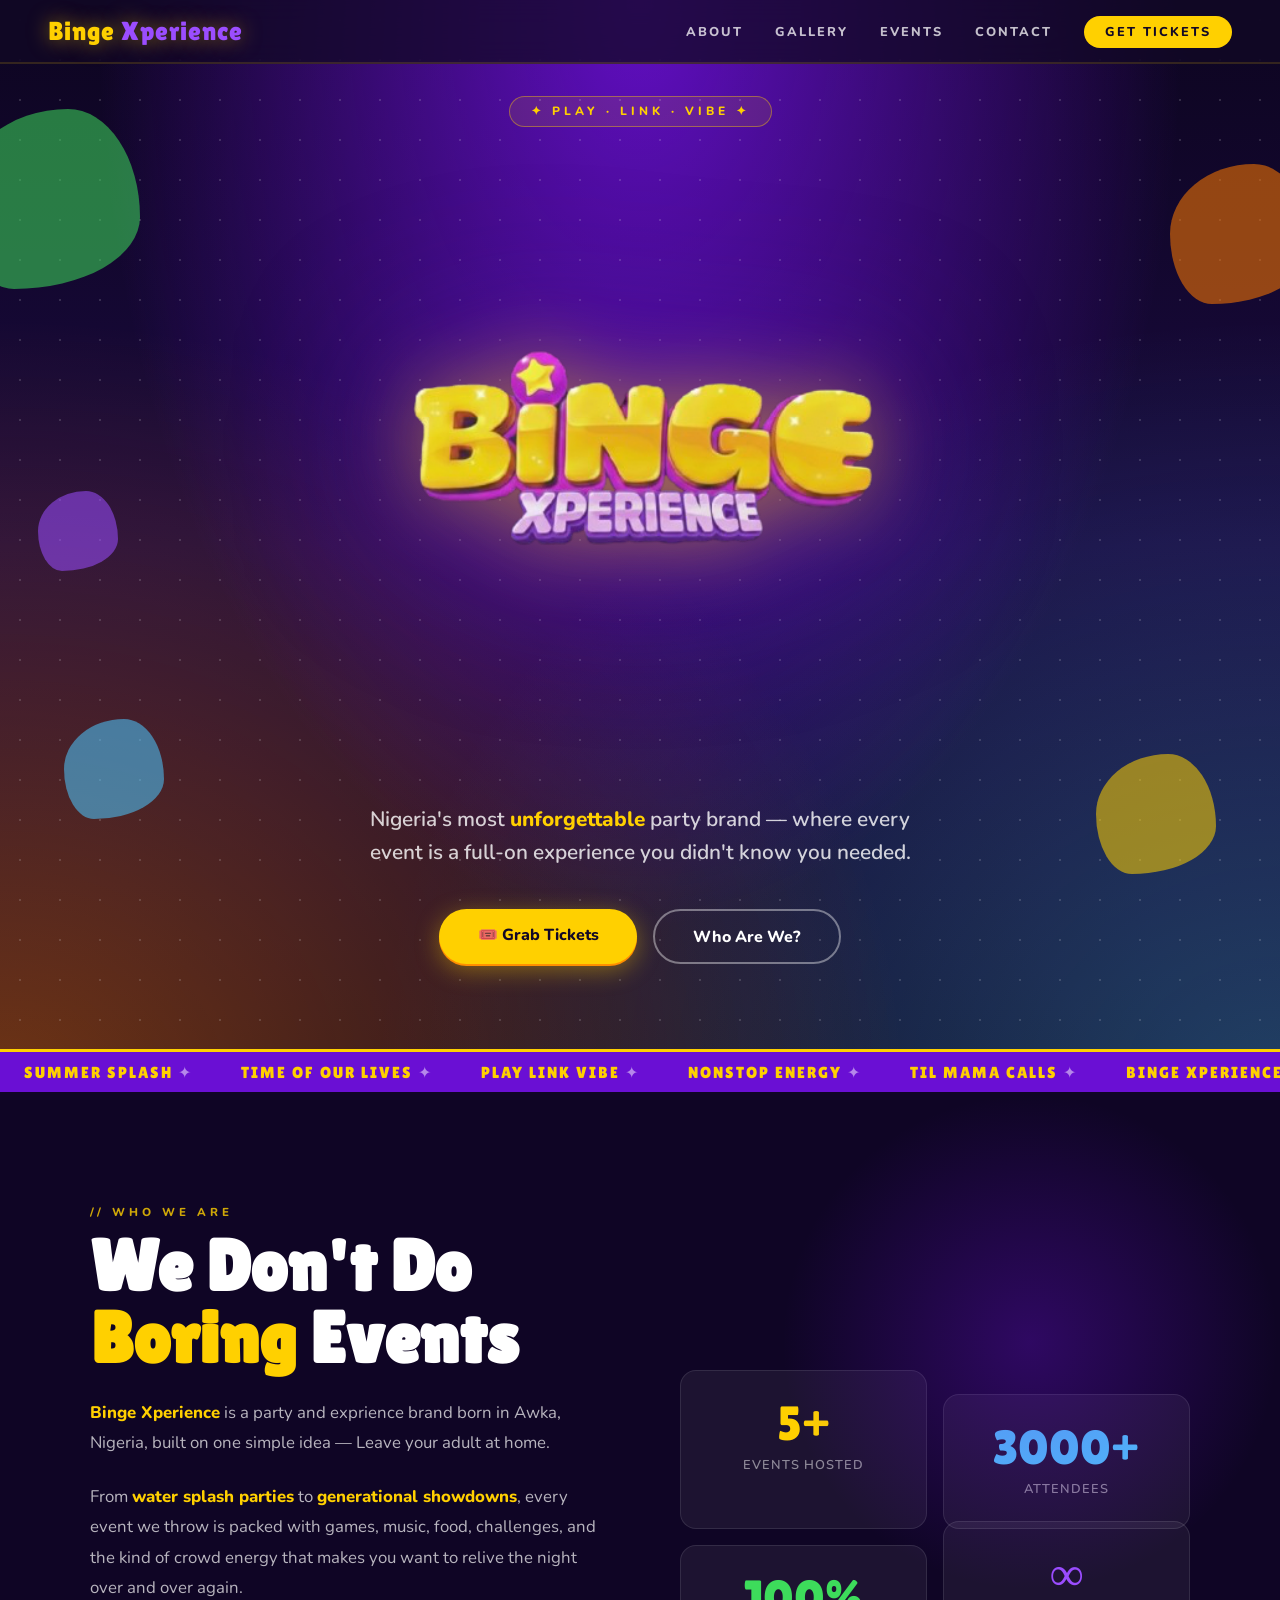
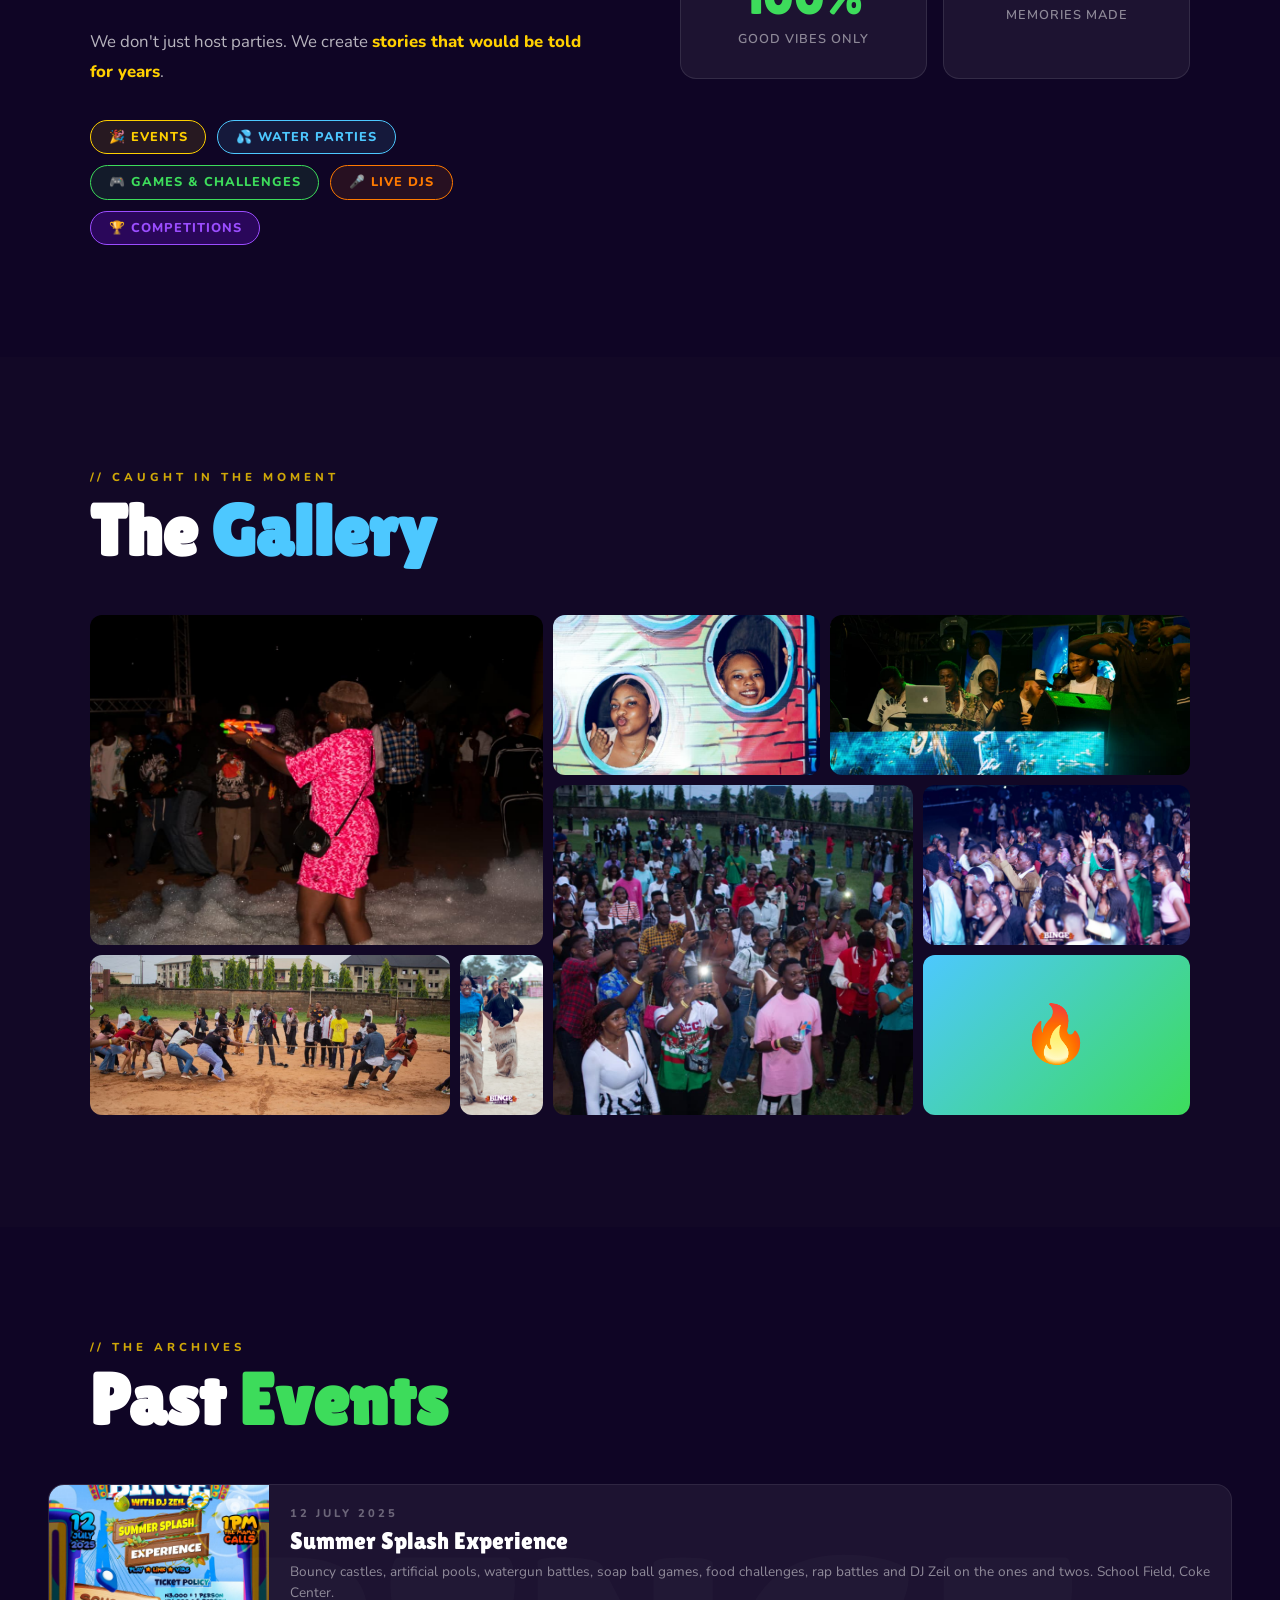
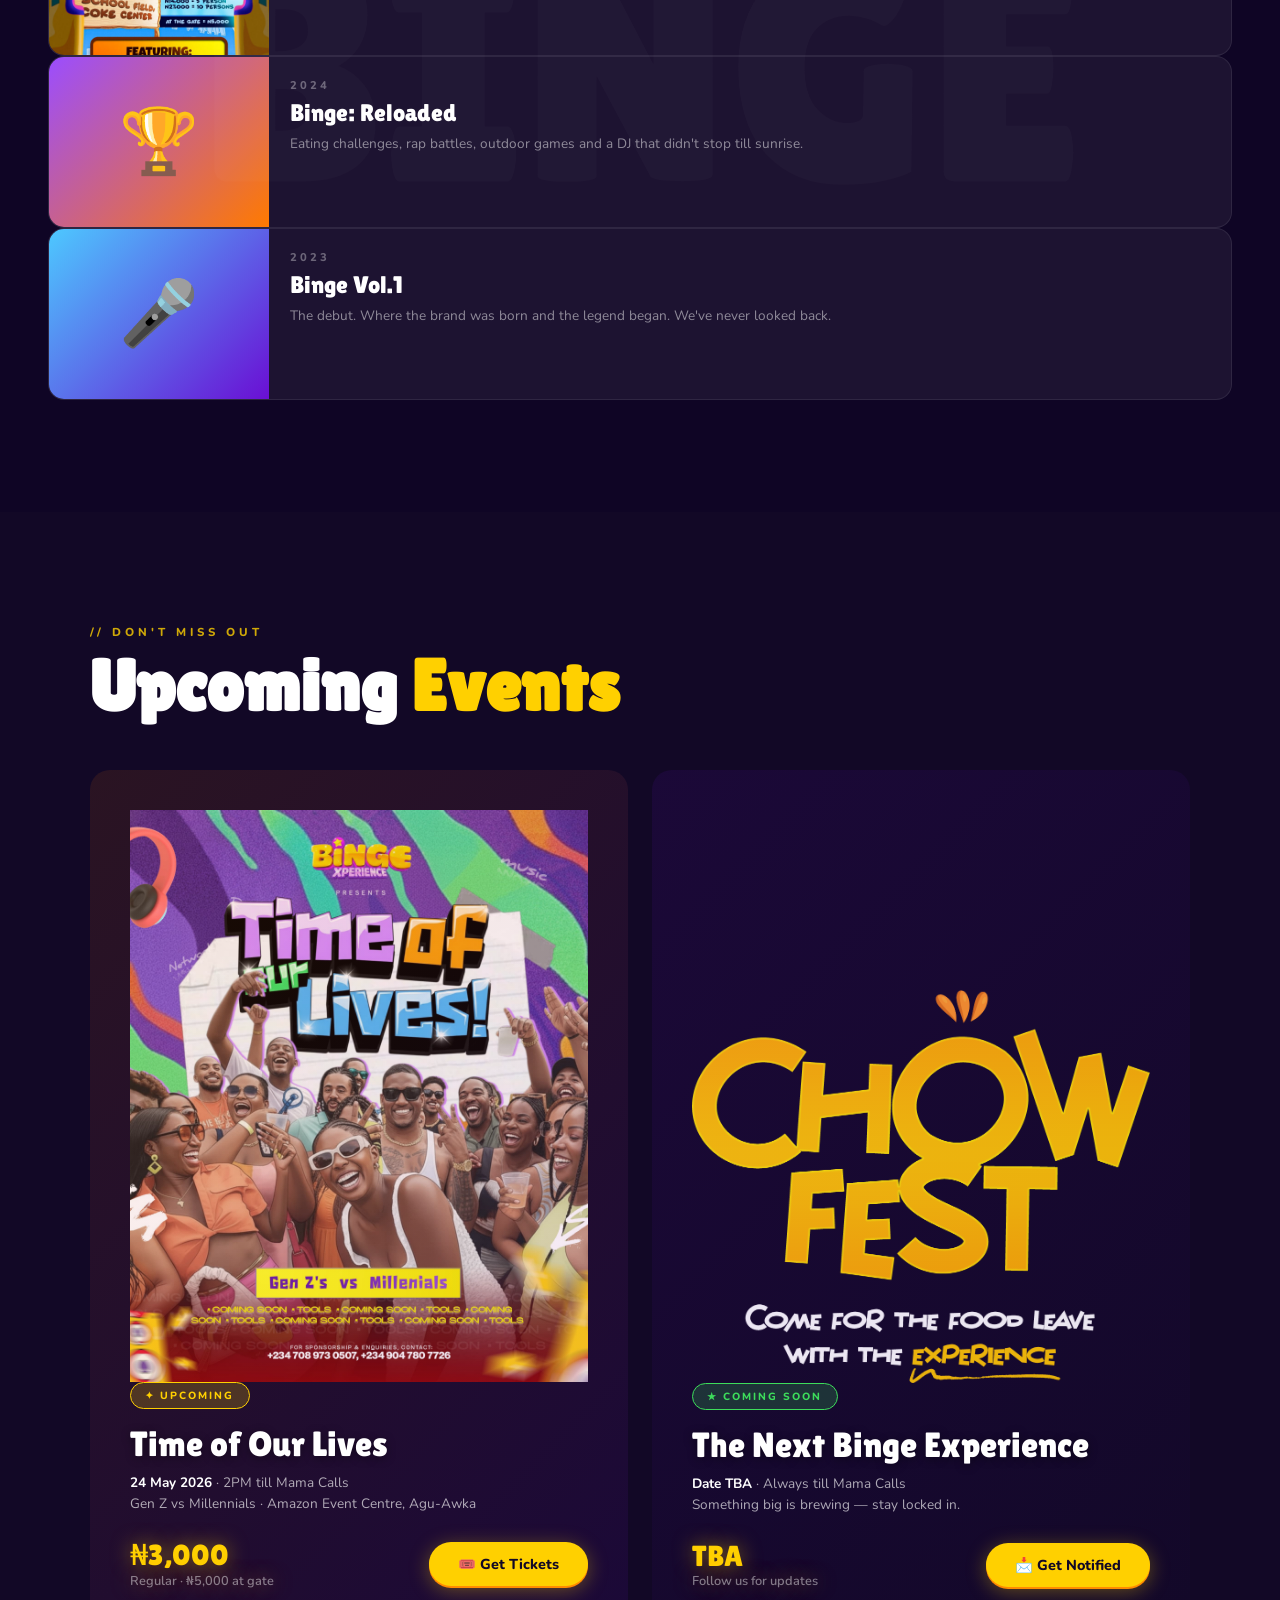
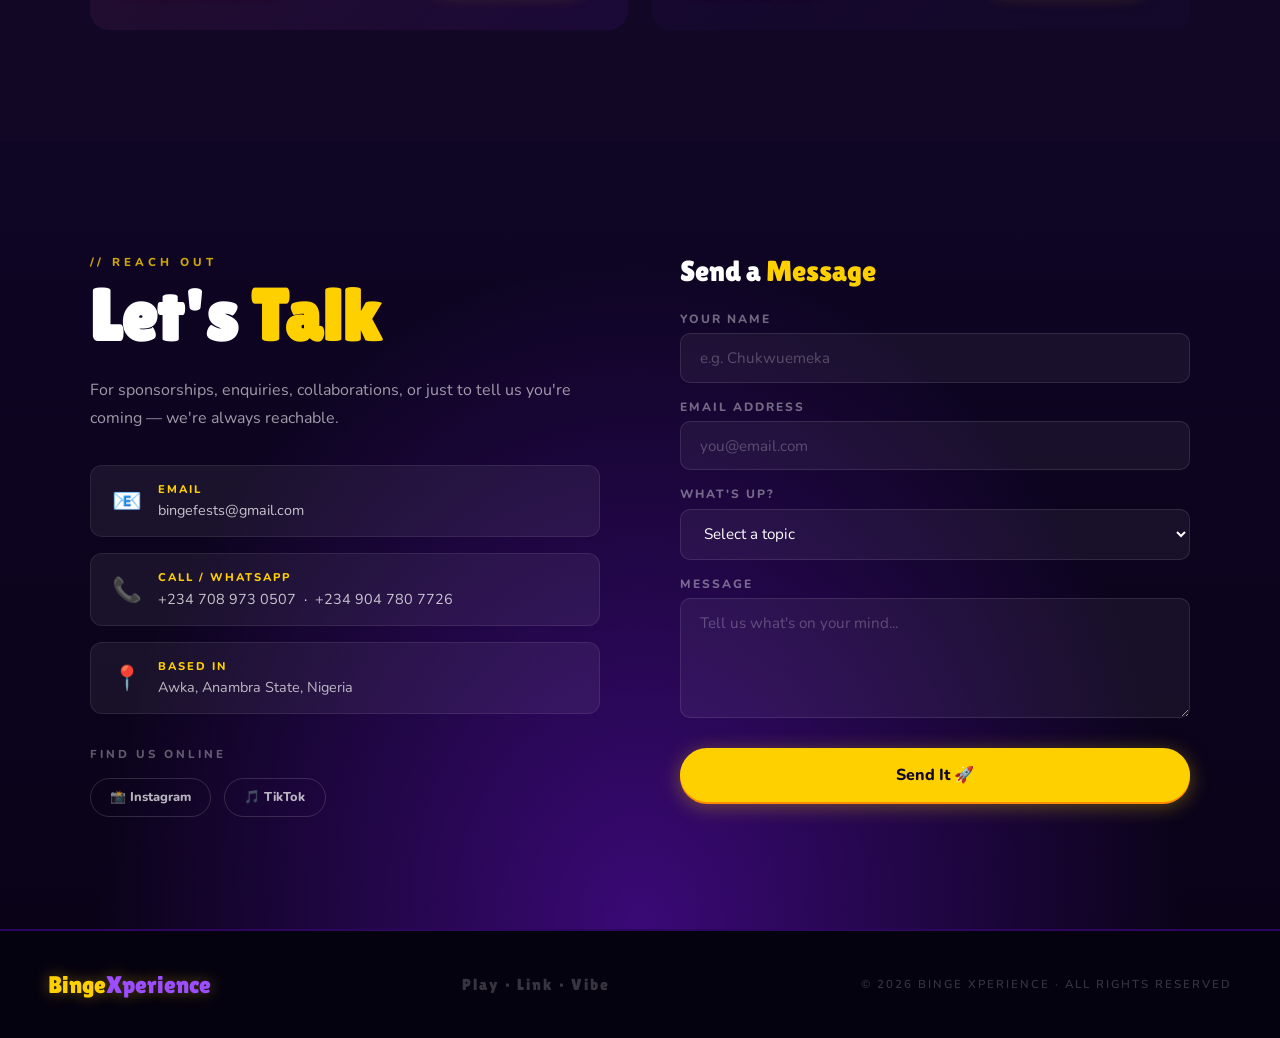
==== index.html @ d3be73fc "add link preview meta tags" ====
<!DOCTYPE html>
<html lang="en">

<head>
  <meta charset="UTF-8" />
  <meta name="viewport" content="width=device-width, initial-scale=1.0" />
  <title>Binge Xperience</title>
  <link
    href="https://fonts.googleapis.com/css2?family=Lilita+One&family=Nunito:ital,wght@0,400;0,600;0,800;1,400&family=Black+Han+Sans&display=swap"
    rel="stylesheet" />
  <link rel="stylesheet" href="binge.css" />
  <meta property="og:title" content="Binge Xperience" />
  <meta property="og:description" content="Nigeria's most unforgettable party brand — Play. Link. Vibe." />
  <meta property="og:image" content="https://binge-xperience.vercel.app/assets/logo.jpeg" />
  <meta property="og:url" content="https://binge-xperience.vercel.app" />
  <meta property="og:type" content="website" />
  <meta name="twitter:card" content="summary_large_image" />
  <meta name="twitter:title" content="Binge Xperience" />
  <meta name="twitter:description" content="Nigeria's most unforgettable party brand — Play. Link. Vibe." />
  <meta name="twitter:image" content="https://binge-xperience.vercel.app/assets/logo.jpeg" />

</head>

<body>

  <!-- ── NAV ── -->
  <nav>
    <a href="#hero" class="nav-brand">Binge <span> Xperience</span></a>
    <ul class="nav-links">
      <li><a href="#about">About</a></li>
      <li><a href="#gallery">Gallery</a></li>
      <li><a href="#upcoming">Events</a></li>
      <li><a href="#contact">Contact</a></li>
      <li><a href="https://spotix.com.ng/discover/time-of-our-lives" target="_blank" class="nav-ticket">Get Tickets</a>
      </li>
    </ul>
  </nav>

  <!-- ── HERO ── -->
  <section id="hero">
    <div class="hero-bg"></div>
    <div class="dots-bg"></div>
    <div class="wiggle w1"></div>
    <div class="wiggle w2"></div>
    <div class="wiggle w3"></div>
    <div class="wiggle w4"></div>
    <div class="wiggle w5"></div>

    <div class="hero-content">
      <div class="hero-eyebrow">✦ Play · Link · Vibe ✦</div>
      <div class="hero-logo-wrap">
        <img src="images/f2d9c716-d21c-4c95-a344-e13e6a069d56-removebg-preview.png" alt="Binge Xperience"
          class="hero-logo-img">
      </div>
      <p class="hero-tagline">Nigeria's most <em>unforgettable</em> party brand — where every event is a full-on
        experience you didn't know you needed.</p>
      <div class="hero-cta-row">
        <a href="#upcoming" class="btn-yellow">🎟️ Grab Tickets</a>
        <a href="#about" class="btn-outline">Who Are We?</a>
      </div>
    </div>

    <div class="ticker-bar">
      <div class="ticker-inner">
        <span>SUMMER SPLASH</span><span>TIME OF OUR LIVES</span><span>PLAY LINK VIBE</span><span>NONSTOP
          ENERGY</span><span>TIL MAMA CALLS</span><span>BINGE XPERIENCE</span>
        <span>SUMMER SPLASH</span><span>TIME OF OUR LIVES</span><span>PLAY LINK VIBE</span><span>NONSTOP
          ENERGY</span><span>TIL MAMA CALLS</span><span>BINGE XPERIENCE</span>
      </div>
    </div>
  </section>

  <!-- ── ABOUT ── -->
  <section id="about">
    <div class="section-wrap">
      <div class="about-grid">
        <div class="about-text reveal">
          <div class="s-label">// Who We Are</div>
          <h2 class="s-title">We Don't Do <span class="accent">Boring</span> Events</h2>
          <p class="about-body">
            <strong>Binge Xperience</strong> is a party and exprience brand born in Awka, Nigeria, built on one simple
            idea — Leave your adult at home.
          </p>
          <p class="about-body">
            From <strong>water splash parties</strong> to <strong>generational showdowns</strong>, every event we throw
            is packed with games, music, food, challenges, and the kind of crowd energy that makes you want to relive
            the night over and over again.
          </p>
          <p class="about-body">
            We don't just host parties. We create <strong>stories that would be told for years</strong>.
          </p>
          <div class="about-pills">
            <span class="pill pill-yellow">🎉 Events</span>
            <span class="pill pill-sky">💦 Water Parties</span>
            <span class="pill pill-green">🎮 Games & Challenges</span>
            <span class="pill pill-orange">🎤 Live DJs</span>
            <span class="pill pill-purple">🏆 Competitions</span>
          </div>
        </div>

        <div class="about-visual reveal delay-2">
          <div class="stat-card">
            <span class="stat-num n-yellow">5+</span>
            <span class="stat-label">Events Hosted</span>
          </div>
          <div class="stat-card">
            <span class="stat-num n-sky">3000+</span>
            <span class="stat-label">Attendees</span>
          </div>
          <div class="stat-card">
            <span class="stat-num n-green">100%</span>
            <span class="stat-label">Good Vibes Only</span>
          </div>
          <div class="stat-card">
            <span class="stat-num n-purple">∞</span>
            <span class="stat-label">Memories Made</span>
          </div>
        </div>
      </div>
    </div>
  </section>

  <!-- ── GALLERY ── -->
  <section id="gallery">
    <div class="section-wrap">
      <div class="reveal">
        <div class="s-label">// Caught in the Moment</div>
        <h2 class="s-title">The <span class="accent2">Gallery</span></h2>
      </div>
      <div class="gallery-mosaic reveal delay-2">
        <div class="gp">
          <div class="gp-inner"><img src="images/pic1.jpeg" alt="Summer Splash 2025"></div>
          <div class="gp-overlay">
            <div class="gp-label">Summer Splash 2025</div>
          </div>
        </div>
        <div class="gp">
          <div class="gp-inner"><img src="images/face.jpg" alt="Binge faces"></div>
          <div class="gp-overlay">
            <div class="gp-label">Binges Faces</div>
          </div>
        </div>
        <div class="gp">
          <div class="gp-inner"><img src="images/pic2.jpeg" alt="DJ Sets"></div>
          <div class="gp-overlay">
            <div class="gp-label">DJ Sets</div>
          </div>
        </div>
        <div class="gp">
          <div class="gp-inner"><img src="images/PHOTO-2026-03-29-15-12-12.jpg" alt="Time of Our Lives"></div>
          <div class="gp-overlay">
            <div class="gp-label">Time of Our Lives</div>
          </div>
        </div>
        <div class="gp">
          <div class="gp-inner"><img src="images/crowd.jpeg" alt=""></div>
          <div class="gp-overlay">
            <div class="gp-label">The Crowd</div>
          </div>
        </div>
        <div class="gp">
          <div class="gp-inner"><img src="images/PHOTO-2026-03-29-13-49-16.jpg" alt="Gen Z vs Millennials"></div>
          <div class="gp-overlay">
            <div class="gp-label">Gen Z vs Millennials</div>
          </div>
        </div>
        <div class="gp">
          <div class="gp-inner"><img src="images/PHOTO-2026-03-29-16-07-18.jpg" alt="Sack Race"></div>
          <div class="gp-overlay">
            <div class="gp-label">Sack Race</div>
          </div>
        </div>
        <div class="gp">
          <div class="gp-inner bg-h">🔥</div>
          <div class="gp-overlay">
            <div class="gp-label">Bouncy Castles</div>
          </div>
        </div>
      </div>
    </div>
  </section>

  <!-- ── PAST EVENTS ── -->
  <section id="past-events">
    <div class="section-wrap">
      <div class="reveal">
        <div class="s-label">// The Archives</div>
        <h2 class="s-title">Past <span class="accent3">Events</span></h2>
      </div>
    </div>
    <div class="past-scroll-outer">
      <div class="past-scroll">
        <div class="past-card">
          <div class="past-card-img bg-a"><img src="images/p1.jpeg" alt=""></div>
          <div class="past-card-body">
            <div class="past-card-date">12 July 2025</div>
            <div class="past-card-title">Summer Splash Experience</div>
            <div class="past-card-desc">Bouncy castles, artificial pools, watergun battles, soap ball games, food
              challenges, rap battles and DJ Zeil on the ones and twos. School Field, Coke Center.</div>
          </div>
        </div>
      </div>
      <div class="past-card">
        <div class="past-card-img bg-f">🏆</div>
        <div class="past-card-body">
          <div class="past-card-date">2024</div>
          <div class="past-card-title">Binge: Reloaded</div>
          <div class="past-card-desc">Eating challenges, rap battles, outdoor games and a DJ that didn't stop till
            sunrise.</div>
        </div>
      </div>
      <div class="past-card">
        <div class="past-card-img bg-c">🎤</div>
        <div class="past-card-body">
          <div class="past-card-date">2023</div>
          <div class="past-card-title">Binge Vol.1</div>
          <div class="past-card-desc">The debut. Where the brand was born and the legend began. We've never looked
            back.</div>
        </div>
      </div>
    </div>
    </div>
  </section>

  <!-- ── UPCOMING EVENTS ── -->
  <section id="upcoming">
    <div class="section-wrap">
      <div class="reveal">
        <div class="s-label">// Don't Miss Out</div>
        <h2 class="s-title">Upcoming <span class="accent">Events</span></h2>
      </div>
      <div class="upcoming-grid">

        <!-- Time of Our Lives -->
        <div class="event-feature ef-2 reveal delay-1">
          <div class="ef-bg"></div>
          <img src="images/t1.jpeg" alt="Time of Our Lives event">
          <div class="ef-decor"></div>
          <div class="ef-content">
            <div class="ef-tag tag-upcoming">✦ Upcoming</div>
            <div class="ef-title">Time of Our Lives</div>
            <div class="ef-meta">
              <strong>24 May 2026</strong> · 2PM till Mama Calls<br />
              Gen Z vs Millennials · Amazon Event Centre, Agu-Awka
            </div>
            <div class="ef-footer">
              <div class="ef-price">
                ₦3,000
                <span>Regular · ₦5,000 at gate</span>
              </div>
              <a href="https://spotix.com.ng/discover/time-of-our-lives" target="_blank" class="btn-ticket">🎟️ Get
                Tickets</a>
            </div>
          </div>
        </div>

        <!-- Coming Soon -->
        <div class="event-feature ef-1 reveal delay-2">
          <div class="ef-bg"></div>
          <img src="images/chowfest white text on black.png" alt="Chow Fest event">
          <div class="ef-decor"></div>
          <div class="ef-content">
            <div class="ef-tag tag-live">★ Coming Soon</div>
            <div class="ef-title">The Next Binge Experience</div>
            <div class="ef-meta">
              <strong>Date TBA</strong> · Always till Mama Calls<br />
              Something big is brewing — stay locked in.
            </div>
            <div class="ef-footer">
              <div class="ef-price">
                TBA
                <span>Follow us for updates</span>
              </div>
              <a href="mailto:bingefests@gmail.com" class="btn-ticket">📩 Get Notified</a>
            </div>
          </div>
        </div>

      </div>
    </div>
  </section>

  <!-- ── CONTACT ── -->
  <section id="contact">
    <div class="section-wrap">
      <div class="contact-grid">

        <div class="contact-info reveal">
          <div class="s-label">// Reach Out</div>
          <h2 class="s-title">Let's <span class="accent">Talk</span></h2>
          <p class="contact-body">For sponsorships, enquiries, collaborations, or just to tell us you're coming — we're
            always reachable.</p>

          <div class="contact-details">
            <div class="contact-row">
              <div class="contact-icon">📧</div>
              <div class="contact-text">
                <strong>Email</strong>
                <a href="mailto:bingefests@gmail.com">bingefests@gmail.com</a>
              </div>
            </div>
            <div class="contact-row">
              <div class="contact-icon">📞</div>
              <div class="contact-text">
                <strong>Call / WhatsApp</strong>
                <a href="tel:+2347089730507">+234 708 973 0507</a> &nbsp;·&nbsp;
                <a href="tel:+2349047807726">+234 904 780 7726</a>
              </div>
            </div>
            <div class="contact-row">
              <div class="contact-icon">📍</div>
              <div class="contact-text">
                <strong>Based In</strong>
                <span style="color:rgba(255,255,255,0.7)">Awka, Anambra State, Nigeria</span>
              </div>
            </div>
          </div>

          <div class="contact-socials">
            <div class="social-title">Find us online</div>
            <div class="social-row">
              <a href="https://www.instagram.com/binge_xperience?igsh=MXR6aDhiMzhmYjB6dA==" class="social-btn">📸
                Instagram</a>
              <a href="https://www.tiktok.com/@binge_xperience1?_r=1&_t=ZS-957glg1Viqm" class="social-btn">🎵 TikTok</a>
            </div>
          </div>
        </div>

        <div class="contact-form-wrap reveal delay-2">
          <div class="form-title">Send a <span>Message</span></div>
          <form id="contact-form">
            <div class="form-group">
              <label class="form-label">Your Name</label>
              <input class="form-input" type="text" id="name" placeholder="e.g. Chukwuemeka" required />
            </div>
            <div class="form-group">
              <label class="form-label">Email Address</label>
              <input class="form-input" type="email" id="email" placeholder="you@email.com" required />
            </div>
            <div class="form-group">
              <label class="form-label">What's up?</label>
              <select class="form-input" id="topic" required>
                <option value="" disabled selected>Select a topic</option>
                <option value="Sponsorship">Sponsorship</option>
                <option value="General Enquiry">General Enquiry</option>
                <option value="Tickets">Tickets</option>
                <option value="Collaboration">Collaboration</option>
              </select>
            </div>
            <div class="form-group">
              <label class="form-label">Message</label>
              <textarea class="form-textarea" id="message" placeholder="Tell us what's on your mind..."
                required></textarea>
            </div>
            <button type="submit" class="form-submit">Send It 🚀</button>
          </form>
        </div>

      </div>
    </div>
  </section>

  <!-- ── FOOTER ── -->
  <footer>
    <div class="footer-brand">Binge<span>Xperience</span></div>
    <div class="footer-tagline">Play · Link · Vibe</div>
    <div class="footer-copy">© 2026 Binge Xperience · All rights reserved</div>
  </footer>

  <script src="binge.js"></script>
</body>

</html>
---- binge.css ----
/* ============================================================
   BINGE XPERIENCE — binge.css
   ============================================================ */

html, body {
  overflow-x: hidden;
  max-width: 100%;
}


:root {
  --purple: #6a0fd4;
  --purple-light: #9b4dff;
  --yellow: #ffd000;
  --orange: #ff7a00;
  --sky: #4dc8ff;
  --green: #3ddc5b;
  --white: #ffffff;
  --dark: #120826;
  --card-bg: rgba(255, 255, 255, 0.06);
}

*,
*::before,
*::after {
  box-sizing: border-box;
  margin: 0;
  padding: 0;
}

html {
  scroll-behavior: smooth;
}

body {
  background: var(--dark);
  font-family: 'Nunito', sans-serif;
  color: var(--white);
  overflow-x: hidden;
}

/* ── NAV ── */
nav {
  position: fixed;
  top: 0;
  left: 0;
  right: 0;
  z-index: 200;
  display: flex;
  align-items: center;
  justify-content: space-between;
  padding: 1rem 3rem;
  background: rgba(18, 8, 38, 0.75);
  backdrop-filter: blur(14px);
  border-bottom: 2px solid rgba(255, 208, 0, 0.15);
}

.nav-brand {
  font-family: 'Lilita One', cursive;
  font-size: 1.6rem;
  color: var(--yellow);
  text-decoration: none;
  letter-spacing: 1px;
  text-shadow: 0 0 20px rgba(255, 208, 0, 0.5);
}

.nav-brand span {
  color: var(--purple-light);
}

.nav-links {
  display: flex;
  gap: 2rem;
  list-style: none;
}

.nav-links a {
  color: rgba(255, 255, 255, 0.75);
  text-decoration: none;
  font-weight: 800;
  font-size: 0.8rem;
  letter-spacing: 2px;
  text-transform: uppercase;
  transition: color 0.2s;
}

.nav-links a:hover {
  color: var(--yellow);
}

.nav-ticket {
  background: var(--yellow);
  color: var(--dark) !important;
  padding: 0.45rem 1.3rem;
  border-radius: 30px;
  font-weight: 800 !important;
}

.nav-ticket:hover {
  background: var(--orange);
  color: #fff !important;
}

/* ── HERO ── */
#hero {
  min-height: 100vh;
  display: flex;
  flex-direction: column;
  align-items: center;
  justify-content: center;
  position: relative;
  overflow: hidden;
  padding: 6rem 2rem 8rem;
  text-align: center;
}

.hero-bg {
  position: absolute;
  inset: 0;
  z-index: 0;
  background:
    radial-gradient(ellipse at 50% 0%, rgba(106, 15, 212, 0.9) 0%, transparent 60%),
    radial-gradient(ellipse at 0% 100%, rgba(255, 122, 0, 0.4) 0%, transparent 50%),
    radial-gradient(ellipse at 100% 100%, rgba(77, 200, 255, 0.3) 0%, transparent 50%),
    linear-gradient(180deg, #0d0520 0%, #1a0a40 50%, #0d0520 100%);
}

.wiggle {
  position: absolute;
  z-index: 1;
  border-radius: 60% 40% 70% 30% / 50% 60% 40% 50%;
  filter: blur(0px);
  opacity: 0.55;
  animation: wiggleAnim 7s ease-in-out infinite alternate;
}

.w1 {
  width: 180px;
  height: 180px;
  background: var(--green);
  top: 10%;
  left: -40px;
  animation-delay: 0s;
}

.w2 {
  width: 140px;
  height: 140px;
  background: var(--orange);
  top: 15%;
  right: -30px;
  animation-delay: -2s;
}

.w3 {
  width: 100px;
  height: 100px;
  background: var(--sky);
  bottom: 25%;
  left: 5%;
  animation-delay: -4s;
}

.w4 {
  width: 120px;
  height: 120px;
  background: var(--yellow);
  bottom: 20%;
  right: 5%;
  animation-delay: -1s;
}

.w5 {
  width: 80px;
  height: 80px;
  background: var(--purple-light);
  top: 45%;
  left: 3%;
  animation-delay: -3s;
}

@keyframes wiggleAnim {
  0% {
    transform: rotate(0deg) scale(1);
    border-radius: 60% 40% 70% 30% / 50% 60% 40% 50%;
  }

  100% {
    transform: rotate(15deg) scale(1.1);
    border-radius: 40% 60% 30% 70% / 60% 40% 50% 50%;
  }
}

.dots-bg {
  position: absolute;
  inset: 0;
  z-index: 1;
  background-image: radial-gradient(circle, rgba(255, 255, 255, 0.15) 1px, transparent 1px);
  background-size: 40px 40px;
}

.hero-content {
  position: relative;
  z-index: 10;
}

.hero-eyebrow {
  display: inline-block;
  font-family: 'Nunito', sans-serif;
  font-weight: 800;
  font-size: 0.75rem;
  letter-spacing: 4px;
  text-transform: uppercase;
  color: var(--yellow);
  background: rgba(255, 208, 0, 0.1);
  border: 1.5px solid rgba(255, 208, 0, 0.4);
  border-radius: 30px;
  padding: 0.4rem 1.3rem;
  margin-bottom: 2rem;
  animation: popIn 0.6s cubic-bezier(0.34, 1.56, 0.64, 1) both;
}

.hero-logo-wrap {
  position: relative;
  display: flex;
  justify-content: center;
  align-items: center;
  margin-bottom: 1.5rem;
}

.hero-logo-img {
  width: clamp(280px, 55vw, 620px);
  height: auto;
  display: block;
  margin: 0 auto;
  border-radius: 16px;
  filter: drop-shadow(0 0 40px rgba(255, 208, 0, 0.45)) drop-shadow(0 0 80px rgba(106, 15, 212, 0.5));
  animation: popIn 0.7s 0.1s cubic-bezier(0.34, 1.56, 0.64, 1) both;
}

/* Legacy text logo styles (kept for fallback) */
.hero-logo {
  font-family: 'Lilita One', cursive;
  font-size: clamp(6rem, 20vw, 16rem);
  line-height: 0.85;
  letter-spacing: -4px;
  color: var(--white);
  text-shadow:
    6px 6px 0 var(--purple),
    -3px -3px 0 rgba(106, 15, 212, 0.6),
    0 0 60px rgba(255, 208, 0, 0.3),
    0 0 120px rgba(106, 15, 212, 0.5);
  display: block;
}

.hero-logo-sub {
  font-family: 'Lilita One', cursive;
  font-size: clamp(1.8rem, 5vw, 4rem);
  letter-spacing: 8px;
  color: var(--yellow);
  text-transform: uppercase;
  display: block;
  text-shadow: 0 0 30px rgba(255, 208, 0, 0.6), 3px 3px 0 var(--orange);
  margin-top: -0.5rem;
}

.star {
  position: absolute;
  font-size: 2rem;
  animation: starFloat 3s ease-in-out infinite alternate;
}

.star-1 {
  top: -10px;
  left: -40px;
  animation-delay: 0s;
}

.star-2 {
  top: 10px;
  right: -50px;
  animation-delay: -1s;
  font-size: 1.5rem;
}

.star-3 {
  bottom: 10px;
  left: -20px;
  animation-delay: -2s;
  font-size: 1.2rem;
}

@keyframes starFloat {
  from {
    transform: translateY(0) rotate(0deg);
  }

  to {
    transform: translateY(-12px) rotate(20deg);
  }
}

.hero-tagline {
  font-family: 'Nunito', sans-serif;
  font-size: clamp(1rem, 2.5vw, 1.3rem);
  font-weight: 600;
  color: rgba(255, 255, 255, 0.8);
  max-width: 560px;
  margin: 0 auto 2.5rem;
  line-height: 1.6;
  animation: fadeUp 0.8s 0.3s ease both;
}

.hero-tagline em {
  color: var(--yellow);
  font-style: normal;
  font-weight: 800;
}

.hero-cta-row {
  display: flex;
  gap: 1rem;
  justify-content: center;
  flex-wrap: wrap;
  animation: fadeUp 0.8s 0.45s ease both;
}

/* ── BUTTONS ── */
.btn-yellow {
  display: inline-block;
  background: var(--yellow);
  color: var(--dark);
  font-family: 'Nunito', sans-serif;
  font-weight: 800;
  font-size: 1rem;
  padding: 0.9rem 2.4rem;
  border-radius: 50px;
  text-decoration: none;
  box-shadow: 0 6px 25px rgba(255, 208, 0, 0.4), 0 2px 0 var(--orange);
  transition: transform 0.15s, box-shadow 0.15s;
}

.btn-yellow:hover {
  transform: translateY(-3px) scale(1.03);
  box-shadow: 0 10px 35px rgba(255, 208, 0, 0.5);
}

.btn-outline {
  display: inline-block;
  border: 2.5px solid rgba(255, 255, 255, 0.4);
  color: var(--white);
  font-family: 'Nunito', sans-serif;
  font-weight: 800;
  font-size: 1rem;
  padding: 0.9rem 2.4rem;
  border-radius: 50px;
  text-decoration: none;
  transition: border-color 0.2s, background 0.2s;
}

.btn-outline:hover {
  border-color: var(--yellow);
  background: rgba(255, 208, 0, 0.08);
}

.btn-ticket {
  display: inline-block;
  background: var(--yellow);
  color: var(--dark);
  font-family: 'Nunito', sans-serif;
  font-weight: 800;
  font-size: 0.9rem;
  padding: 0.75rem 1.8rem;
  border-radius: 50px;
  text-decoration: none;
  box-shadow: 0 4px 20px rgba(255, 208, 0, 0.35), 0 2px 0 var(--orange);
  transition: transform 0.15s, box-shadow 0.15s;
  white-space: nowrap;
}

.btn-ticket:hover {
  transform: translateY(-3px);
  box-shadow: 0 8px 30px rgba(255, 208, 0, 0.5);
}

/* ── TICKER ── */
.ticker-bar {
  position: absolute;
  bottom: 0;
  left: 0;
  right: 0;
  background: var(--purple);
  border-top: 3px solid var(--yellow);
  padding: 0.65rem 0;
  overflow: hidden;
  z-index: 10;
}

.ticker-inner {
  display: flex;
  white-space: nowrap;
  animation: tickerScroll 25s linear infinite;
}

.ticker-inner span {
  font-family: 'Lilita One', cursive;
  font-size: 1rem;
  letter-spacing: 2px;
  padding: 0 1.5rem;
  color: var(--yellow);
}

.ticker-inner span::after {
  content: ' ✦ ';
  color: rgba(255, 255, 255, 0.5);
}

@keyframes tickerScroll {
  0% {
    transform: translateX(0);
  }

  100% {
    transform: translateX(-50%);
  }
}

/* ── SHARED SECTION STYLES ── */
/* Decorative background patterns for sections */
section {
  padding: 7rem 3rem;
}

.section-wrap {
  max-width: 1100px;
  margin: 0 auto;
}

.s-label {
  font-family: 'Nunito', sans-serif;
  font-weight: 800;
  font-size: 0.72rem;
  letter-spacing: 4px;
  text-transform: uppercase;
  color: var(--yellow);
  margin-bottom: 0.6rem;
  opacity: 0.8;
}

.s-title {
  font-family: 'Lilita One', cursive;
  font-size: clamp(2.6rem, 6vw, 4.5rem);
  line-height: 1;
  margin-bottom: 1rem;
}

.s-title .accent {
  color: var(--yellow);
}

.s-title .accent2 {
  color: var(--sky);
}

.s-title .accent3 {
  color: var(--green);
}

/* ── ABOUT ── */
#about {
  background: #0f0525;
  position: relative;
  overflow: hidden;
}

#about::after {
  content: '';
  position: absolute;
  top: 0;
  right: 0;
  width: 500px;
  height: 500px;
  background: radial-gradient(circle, rgba(106, 15, 212, 0.35) 0%, transparent 70%);
  pointer-events: none;
}

.about-grid {
  display: grid;
  grid-template-columns: 1fr 1fr;
  gap: 5rem;
  align-items: center;
}

.about-text .s-title {
  margin-bottom: 1.5rem;
}

.about-body {
  font-size: 1.05rem;
  line-height: 1.8;
  color: rgba(255, 255, 255, 0.7);
  margin-bottom: 1.5rem;
}

.about-body strong {
  color: var(--yellow);
  font-weight: 800;
}

.about-pills {
  display: flex;
  flex-wrap: wrap;
  gap: 0.7rem;
  margin-top: 2rem;
}

.pill {
  display: inline-block;
  font-family: 'Nunito', sans-serif;
  font-weight: 800;
  font-size: 0.8rem;
  letter-spacing: 1px;
  padding: 0.45rem 1.1rem;
  border-radius: 30px;
  text-transform: uppercase;
}

.pill-purple {
  background: rgba(106, 15, 212, 0.3);
  border: 1.5px solid var(--purple-light);
  color: var(--purple-light);
}

.pill-yellow {
  background: rgba(255, 208, 0, 0.1);
  border: 1.5px solid var(--yellow);
  color: var(--yellow);
}

.pill-sky {
  background: rgba(77, 200, 255, 0.1);
  border: 1.5px solid var(--sky);
  color: var(--sky);
}

.pill-green {
  background: rgba(61, 220, 91, 0.1);
  border: 1.5px solid var(--green);
  color: var(--green);
}

.pill-orange {
  background: rgba(255, 122, 0, 0.1);
  border: 1.5px solid var(--orange);
  color: var(--orange);
}

.about-visual {
  display: grid;
  grid-template-columns: 1fr 1fr;
  gap: 1rem;
  position: relative;
}

.stat-card {
  background: var(--card-bg);
  border: 1.5px solid rgba(255, 255, 255, 0.1);
  border-radius: 16px;
  padding: 1.8rem 1.5rem;
  text-align: center;
  transition: transform 0.2s, border-color 0.2s;
}

.stat-card:hover {
  transform: translateY(-5px);
  border-color: var(--yellow);
}

.stat-card:nth-child(2) {
  margin-top: 1.5rem;
}

.stat-card:nth-child(4) {
  margin-top: -1.5rem;
}

.stat-num {
  font-family: 'Lilita One', cursive;
  font-size: 3rem;
  line-height: 1;
  display: block;
  margin-bottom: 0.3rem;
}

.stat-label {
  font-size: 0.8rem;
  font-weight: 600;
  letter-spacing: 1px;
  text-transform: uppercase;
  color: rgba(255, 255, 255, 0.5);
}

.n-yellow {
  color: var(--yellow);
}

.n-sky {
  color: var(--sky);
}

.n-green {
  color: var(--green);
}

.n-purple {
  color: var(--purple-light);
}

/* ── GALLERY ── */
#gallery {
  background: var(--dark);
  position: relative;
}

.gallery-mosaic {
  display: grid;
  grid-template-columns: repeat(12, 1fr);
  grid-auto-rows: 160px;
  gap: 10px;
  margin-top: 3rem;
}

.gp {
  overflow: hidden;
  border-radius: 12px;
  position: relative;
  cursor: pointer;
}

.gp:nth-child(1) {
  grid-column: 1/6;
  grid-row: 1/3;
}

.gp:nth-child(2) {
  grid-column: 6/9;
  grid-row: 1/2;
}

.gp:nth-child(3) {
  grid-column: 9/13;
  grid-row: 1/2;
}

.gp:nth-child(4) {
  grid-column: 6/10;
  grid-row: 2/4;
}

.gp:nth-child(5) {
  grid-column: 10/13;
  grid-row: 2/3;
}

.gp:nth-child(6) {
  grid-column: 1/5;
  grid-row: 3/4;
}

.gp:nth-child(7) {
  grid-column: 5/6;
  grid-row: 3/4;
}

.gp:nth-child(8) {
  grid-column: 10/13;
  grid-row: 3/4;
}

.gp-inner {
  width: 100%;
  height: 100%;
  display: flex;
  align-items: center;
  justify-content: center;
  font-size: 3.5rem;
  transition: transform 0.4s ease;
}

.gp:hover .gp-inner {
  transform: scale(1.08);
}

.gp-overlay {
  position: absolute;
  inset: 0;
  background: rgba(18, 8, 38, 0.8);
  display: flex;
  align-items: center;
  justify-content: center;
  opacity: 0;
  transition: opacity 0.3s;
  border-radius: 12px;
}

.gp:hover .gp-overlay {
  opacity: 1;
}

.gp-label {
  font-family: 'Lilita One', cursive;
  font-size: 1.1rem;
  color: var(--yellow);
  text-align: center;
  padding: 0 1rem;
}

.gp-inner img {
  width: 100%;
  height: 100%;
  object-fit: cover;
  display: block;
}

.bg-a {
  background: linear-gradient(135deg, #6a0fd4, #ff7a00);
}

.bg-b {
  background: linear-gradient(135deg, #ffd000, #3ddc5b);
}

.bg-c {
  background: linear-gradient(135deg, #4dc8ff, #6a0fd4);
}

.bg-d {
  background: linear-gradient(135deg, #ff7a00, #ffd000);
}

.bg-e {
  background: linear-gradient(135deg, #3ddc5b, #4dc8ff);
}

.bg-f {
  background: linear-gradient(135deg, #9b4dff, #ff7a00);
}

.bg-g {
  background: linear-gradient(135deg, #ffd000, #6a0fd4);
}

.bg-h {
  background: linear-gradient(135deg, #4dc8ff, #3ddc5b);
}

/* ── PAST EVENTS ── */
#past-events {
  background: #0f0525;
  position: relative;
  overflow: hidden;
}

#past-events::before {
  content: 'BINGE';
  position: absolute;
  top: 50%;
  left: 50%;
  transform: translate(-50%, -50%);
  font-family: 'Lilita One', cursive;
  font-size: 25vw;
  color: rgba(255, 255, 255, 0.02);
  white-space: nowrap;
  pointer-events: none;
}

.past-scroll-outer {
  margin-top: 3rem;
}

.past-scroll {
  display: flex;
  flex-direction: column;
  gap: 1.5rem;
}

.past-card {
  background: var(--card-bg);
  border: 1.5px solid rgba(255, 255, 255, 0.08);
  border-radius: 16px;
  overflow: hidden;
  display: grid;
  grid-template-columns: 220px 1fr;
  transition: transform 0.2s, border-color 0.2s;
}

.past-card-img img {
  width: 100%;
  height: 100%;
  object-fit: cover;
  display: block;
}

.past-card:hover {
  transform: translateY(-6px);
  border-color: var(--purple-light);
}

.past-card-img {
  height: 170px;
  display: flex;
  align-items: center;
  justify-content: center;
  font-size: 4rem;
}

.past-card-body {
  padding: 1.3rem;
}

.past-card-date {
  font-size: 0.7rem;
  font-weight: 800;
  letter-spacing: 3px;
  text-transform: uppercase;
  color: rgba(255, 255, 255, 0.35);
  margin-bottom: 0.4rem;
}

.past-card-title {
  font-family: 'Lilita One', cursive;
  font-size: 1.5rem;
  color: var(--white);
  margin-bottom: 0.5rem;
}

.past-card-desc {
  font-size: 0.85rem;
  color: rgba(255, 255, 255, 0.5);
  line-height: 1.5;
}

/* ── UPCOMING EVENTS ── */
#upcoming {
  background: var(--dark);
  position: relative;
  overflow: hidden;
}

.upcoming-grid {
  display: grid;
  grid-template-columns: 1fr 1fr;
  gap: 1.5rem;
  margin-top: 3rem;
}

.event-feature {
  position: relative;
  border-radius: 20px;
  overflow: hidden;
  padding: 2.5rem;
  min-height: 400px;
  display: flex;
  flex-direction: column;
  justify-content: flex-end;
}

.ef-bg {
  display: none;
}

.event-feature::after {
  content: '';
  position: absolute;
  inset: 0;
  z-index: 2;
  background: rgba(18, 8, 38, 0.65);
}

.ef-1::after {
  background: linear-gradient(135deg, rgba(106, 15, 212, 0.1) 0%, rgba(26, 10, 64, 0.1) 100%);
}

.ef-2::after {
  background: linear-gradient(135deg, rgba(255, 122, 0, 0.1) 0%, rgba(106, 15, 212, 0.1) 100%);
}

.ef-img {
  position: absolute;
  inset: 0;
  width: 100%;
  height: 100%;
  object-fit: cover;
  z-index: 1;
}

.ef-decor {
  position: absolute;
  z-index: 3;
  font-size: 8rem;
  opacity: 0.15;
  top: 1rem;
  right: 1.5rem;
  animation: float 4s ease-in-out infinite alternate;
}

@keyframes float {
  from {
    transform: translateY(0);
  }

  to {
    transform: translateY(-15px);
  }
}

.ef-content {
  position: relative;
  z-index: 3;
}

.ef-tag {
  display: inline-block;
  font-family: 'Nunito', sans-serif;
  font-weight: 800;
  font-size: 0.65rem;
  letter-spacing: 2px;
  text-transform: uppercase;
  padding: 0.3rem 0.9rem;
  border-radius: 30px;
  margin-bottom: 1rem;
}

.tag-upcoming {
  background: rgba(255, 208, 0, 0.2);
  border: 1.5px solid var(--yellow);
  color: var(--yellow);
}

.tag-live {
  background: rgba(61, 220, 91, 0.2);
  border: 1.5px solid var(--green);
  color: var(--green);
}

.ef-title {
  font-family: 'Lilita One', cursive;
  font-size: 2.2rem;
  line-height: 1.1;
  margin-bottom: 0.6rem;
  text-shadow: 0 2px 10px rgba(0, 0, 0, 0.4);
}

.ef-meta {
  font-size: 0.85rem;
  color: rgba(255, 255, 255, 0.65);
  margin-bottom: 1.5rem;
  line-height: 1.5;
}

.ef-meta strong {
  color: var(--white);
}

.ef-footer {
  display: flex;
  align-items: center;
  justify-content: space-between;
  gap: 1rem;
}

.ef-price {
  font-family: 'Lilita One', cursive;
  font-size: 1.8rem;
  color: var(--yellow);
  text-shadow: 0 0 20px rgba(255, 208, 0, 0.5);
}

.ef-price span {
  font-family: 'Nunito', sans-serif;
  font-size: 0.8rem;
  color: rgba(255, 255, 255, 0.45);
  font-weight: 600;
  display: block;
}

/* ── CONTACT ── */
#contact {
  background: linear-gradient(180deg, #0f0525 0%, #0a0318 100%);
  position: relative;
  overflow: hidden;
}

#contact::before {
  content: '';
  position: absolute;
  inset: 0;
  background: radial-gradient(ellipse at 50% 100%, rgba(106, 15, 212, 0.5) 0%, transparent 60%);
  pointer-events: none;
}

.contact-grid {
  display: grid;
  grid-template-columns: 1fr 1fr;
  gap: 5rem;
  align-items: start;
  position: relative;
  z-index: 1;
}

.contact-info .s-title {
  margin-bottom: 1.5rem;
}

.contact-body {
  font-size: 1rem;
  color: rgba(255, 255, 255, 0.6);
  line-height: 1.8;
  margin-bottom: 2rem;
}

.contact-details {
  display: flex;
  flex-direction: column;
  gap: 1rem;
}

.contact-row {
  display: flex;
  align-items: center;
  gap: 1rem;
  padding: 1rem 1.3rem;
  background: var(--card-bg);
  border: 1px solid rgba(255, 255, 255, 0.08);
  border-radius: 12px;
  transition: border-color 0.2s;
}

.contact-row:hover {
  border-color: var(--yellow);
}

.contact-icon {
  font-size: 1.5rem;
}

.contact-text {
  font-size: 0.9rem;
}

.contact-text strong {
  display: block;
  color: var(--yellow);
  font-weight: 800;
  font-size: 0.7rem;
  letter-spacing: 2px;
  text-transform: uppercase;
  margin-bottom: 0.2rem;
}

.contact-text a {
  color: rgba(255, 255, 255, 0.75);
  text-decoration: none;
}

.contact-text a:hover {
  color: var(--yellow);
}

.contact-socials {
  margin-top: 2rem;
}

.social-title {
  font-size: 0.72rem;
  font-weight: 800;
  letter-spacing: 3px;
  text-transform: uppercase;
  color: rgba(255, 255, 255, 0.35);
  margin-bottom: 1rem;
}

.social-row {
  display: flex;
  gap: 0.8rem;
  flex-wrap: wrap;
}

.social-btn {
  display: inline-flex;
  align-items: center;
  gap: 0.5rem;
  font-family: 'Nunito', sans-serif;
  font-weight: 800;
  font-size: 0.8rem;
  padding: 0.6rem 1.2rem;
  border-radius: 30px;
  border: 1.5px solid rgba(255, 255, 255, 0.15);
  color: rgba(255, 255, 255, 0.7);
  text-decoration: none;
  transition: border-color 0.2s, color 0.2s, background 0.2s;
}

.social-btn:hover {
  border-color: var(--yellow);
  color: var(--yellow);
  background: rgba(255, 208, 0, 0.08);
}

/*.contact-form-wrap {} */

.form-title {
  font-family: 'Lilita One', cursive;
  font-size: 1.8rem;
  margin-bottom: 1.5rem;
  color: var(--white);
}

.form-title span {
  color: var(--yellow);
}

.form-group {
  margin-bottom: 1rem;
}

.form-label {
  display: block;
  font-size: 0.75rem;
  font-weight: 800;
  letter-spacing: 2px;
  text-transform: uppercase;
  color: rgba(255, 255, 255, 0.4);
  margin-bottom: 0.4rem;
}

.form-input,
.form-textarea {
  width: 100%;
  background: rgba(255, 255, 255, 0.05);
  border: 1.5px solid rgba(255, 255, 255, 0.1);
  color: var(--white);
  font-family: 'Nunito', sans-serif;
  font-size: 0.95rem;
  padding: 0.85rem 1.2rem;
  border-radius: 10px;
  outline: none;
  transition: border-color 0.2s;
}

.form-input option {
  background: #1a0a40;
  color: var(--white);
}

.form-input::placeholder,
.form-textarea::placeholder {
  color: rgba(255, 255, 255, 0.25);
}

.form-input:focus,
.form-textarea:focus {
  border-color: var(--yellow);
}

.form-textarea {
  min-height: 120px;
  resize: vertical;
}

.form-submit {
  width: 100%;
  background: var(--yellow);
  color: var(--dark);
  font-family: 'Nunito', sans-serif;
  font-weight: 800;
  font-size: 1rem;
  padding: 1rem;
  border: none;
  border-radius: 50px;
  cursor: pointer;
  box-shadow: 0 4px 20px rgba(255, 208, 0, 0.35), 0 2px 0 var(--orange);
  transition: transform 0.15s, box-shadow 0.15s;
  margin-top: 0.5rem;
}

.form-submit:hover {
  transform: translateY(-2px);
  box-shadow: 0 8px 30px rgba(255, 208, 0, 0.5);
}

a.form-submit {
  display: block;
  text-align: center;
  text-decoration: none;
}

/* ── FOOTER ── */
footer {
  background: #050210;
  border-top: 2px solid rgba(106, 15, 212, 0.4);
  padding: 2.5rem 3rem;
  display: flex;
  align-items: center;
  justify-content: space-between;
  flex-wrap: wrap;
  gap: 1.5rem;
}

.footer-tagline {
  font-family: 'Lilita One', cursive;
  font-size: 1rem;
  color: rgba(255, 255, 255, 0.2);
  letter-spacing: 2px;
}

.footer-copy {
  font-size: 0.72rem;
  font-weight: 600;
  letter-spacing: 2px;
  text-transform: uppercase;
  color: rgba(255, 255, 255, 0.2);
}

.footer-brand {
  font-family: 'Lilita One', cursive;
  font-size: 1.5rem;
  color: var(--yellow);
  text-shadow: 0 0 15px rgba(255,208,0,0.4);
}
.footer-brand span { color: var(--purple-light); }

/* ── ANIMATIONS ── */
@keyframes popIn {
  from {
    opacity: 0;
    transform: scale(0.8) translateY(20px);
  }

  to {
    opacity: 1;
    transform: scale(1) translateY(0);
  }
}

@keyframes fadeUp {
  from {
    opacity: 0;
    transform: translateY(25px);
  }

  to {
    opacity: 1;
    transform: translateY(0);
  }
}

/* ── SCROLL REVEAL ── */
.reveal {
  opacity: 0;
  transform: translateY(35px);
  transition: opacity 0.7s ease, transform 0.7s ease;
}

.reveal.visible {
  opacity: 1;
  transform: translateY(0);
}

.delay-1 {
  transition-delay: 0.1s;
}

.delay-2 {
  transition-delay: 0.2s;
}

.delay-3 {
  transition-delay: 0.3s;
}

.delay-4 {
  transition-delay: 0.4s;
}

/* ── RESPONSIVE ── */
@media (max-width: 900px) {
  nav { padding: 1rem 1.5rem; }
  .nav-links { display: none; }

  section { padding: 4rem 1.2rem; }

  .section-wrap { width: 100%; overflow: hidden; }

  /* ── ABOUT ── */
  .about-grid {
    grid-template-columns: 1fr;
    gap: 2.5rem;
  }
  .about-body { font-size: 0.95rem; }

  /* ── STATS ── */
  .about-visual {
    grid-template-columns: 1fr 1fr;
    gap: 0.8rem;
  }
  .stat-card:nth-child(2) { margin-top: 0; }
  .stat-card:nth-child(4) { margin-top: 0; }
  .stat-num { font-size: 2.2rem; }

  /* ── GALLERY ── */
  .gallery-mosaic {
    grid-template-columns: 1fr 1fr;
    grid-auto-rows: 140px;
  }
  .gp:nth-child(1) { grid-column: 1/2; grid-row: auto; }
  .gp:nth-child(2) { grid-column: 2/3; grid-row: auto; }
  .gp:nth-child(3) { grid-column: 1/2; grid-row: auto; }
  .gp:nth-child(4) { grid-column: 2/3; grid-row: auto; }
  .gp:nth-child(5) { grid-column: 1/2; grid-row: auto; }
  .gp:nth-child(6) { grid-column: 2/3; grid-row: auto; }
  .gp:nth-child(7) { grid-column: 1/2; grid-row: auto; }
  .gp:nth-child(8) { grid-column: 2/3; grid-row: auto; }

  /* ── PAST EVENTS ── */
  .past-card {
    grid-template-columns: 1fr;
  }
  .past-card-img {
    height: 200px;
    min-height: unset;
  }
  .past-card-body { padding: 1rem; }
  .past-card-title { font-size: 1.2rem; }
  .past-card-desc { font-size: 0.82rem; }

  /* ── UPCOMING ── */
  .upcoming-grid { grid-template-columns: 1fr; }
  .event-feature { min-height: 400px; padding: 1.5rem; }
  .ef-title { font-size: 1.8rem; }

  /* ── CONTACT ── */
  .contact-grid { grid-template-columns: 1fr; gap: 2.5rem; }

  /* ── FOOTER ── */
  footer { flex-direction: column; text-align: center; }
}

@media (max-width: 900px) {
  html, body {
    overflow-x: hidden;
    max-width: 100%;
  }

  #hero {
    overflow: hidden;
  }

  .wiggle {
    display: none;
  }

  .past-scroll-outer {
    width: 100%;
    left: 0;
    transform: none;
    padding: 0 1.2rem;
    overflow: hidden;
  }

  .past-scroll {
    overflow-x: hidden;
  }

  .ticker-bar {
    overflow: hidden;
  }

  .gallery-mosaic {
    overflow: hidden;
  }
}
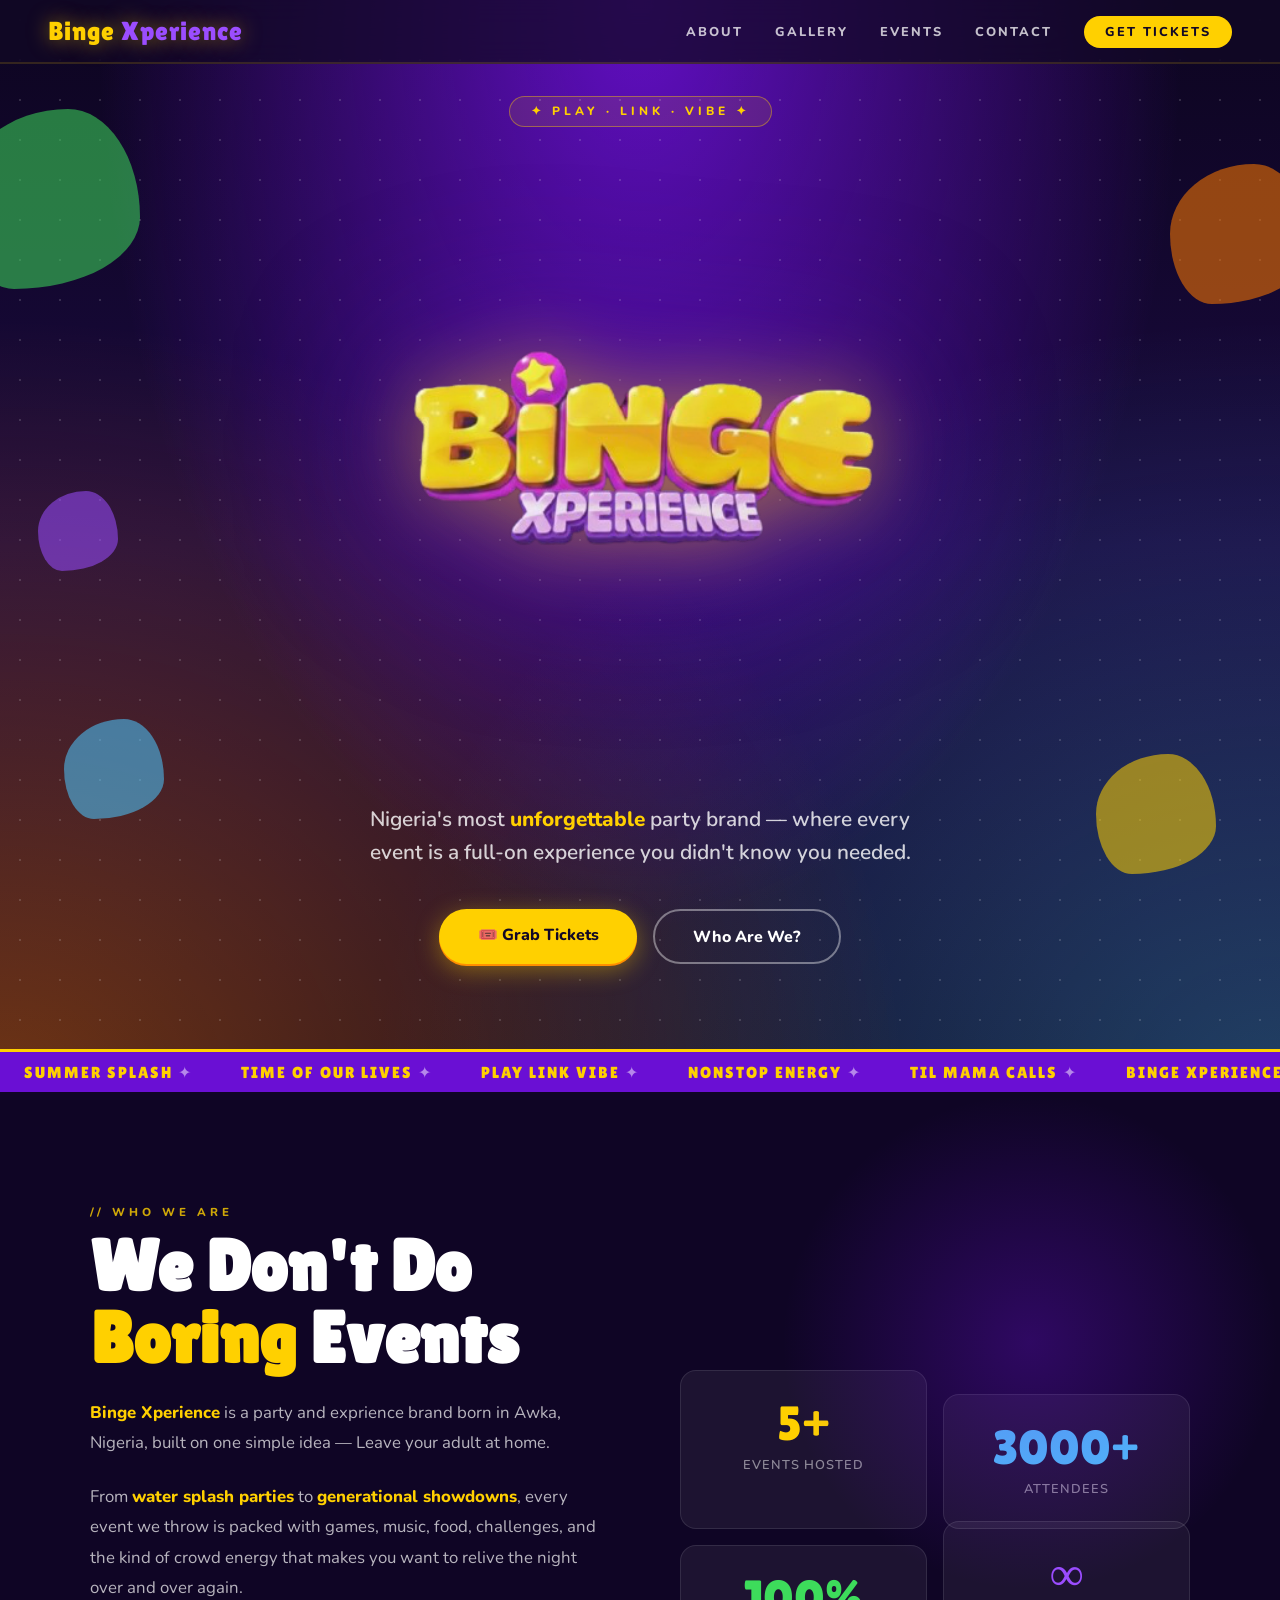
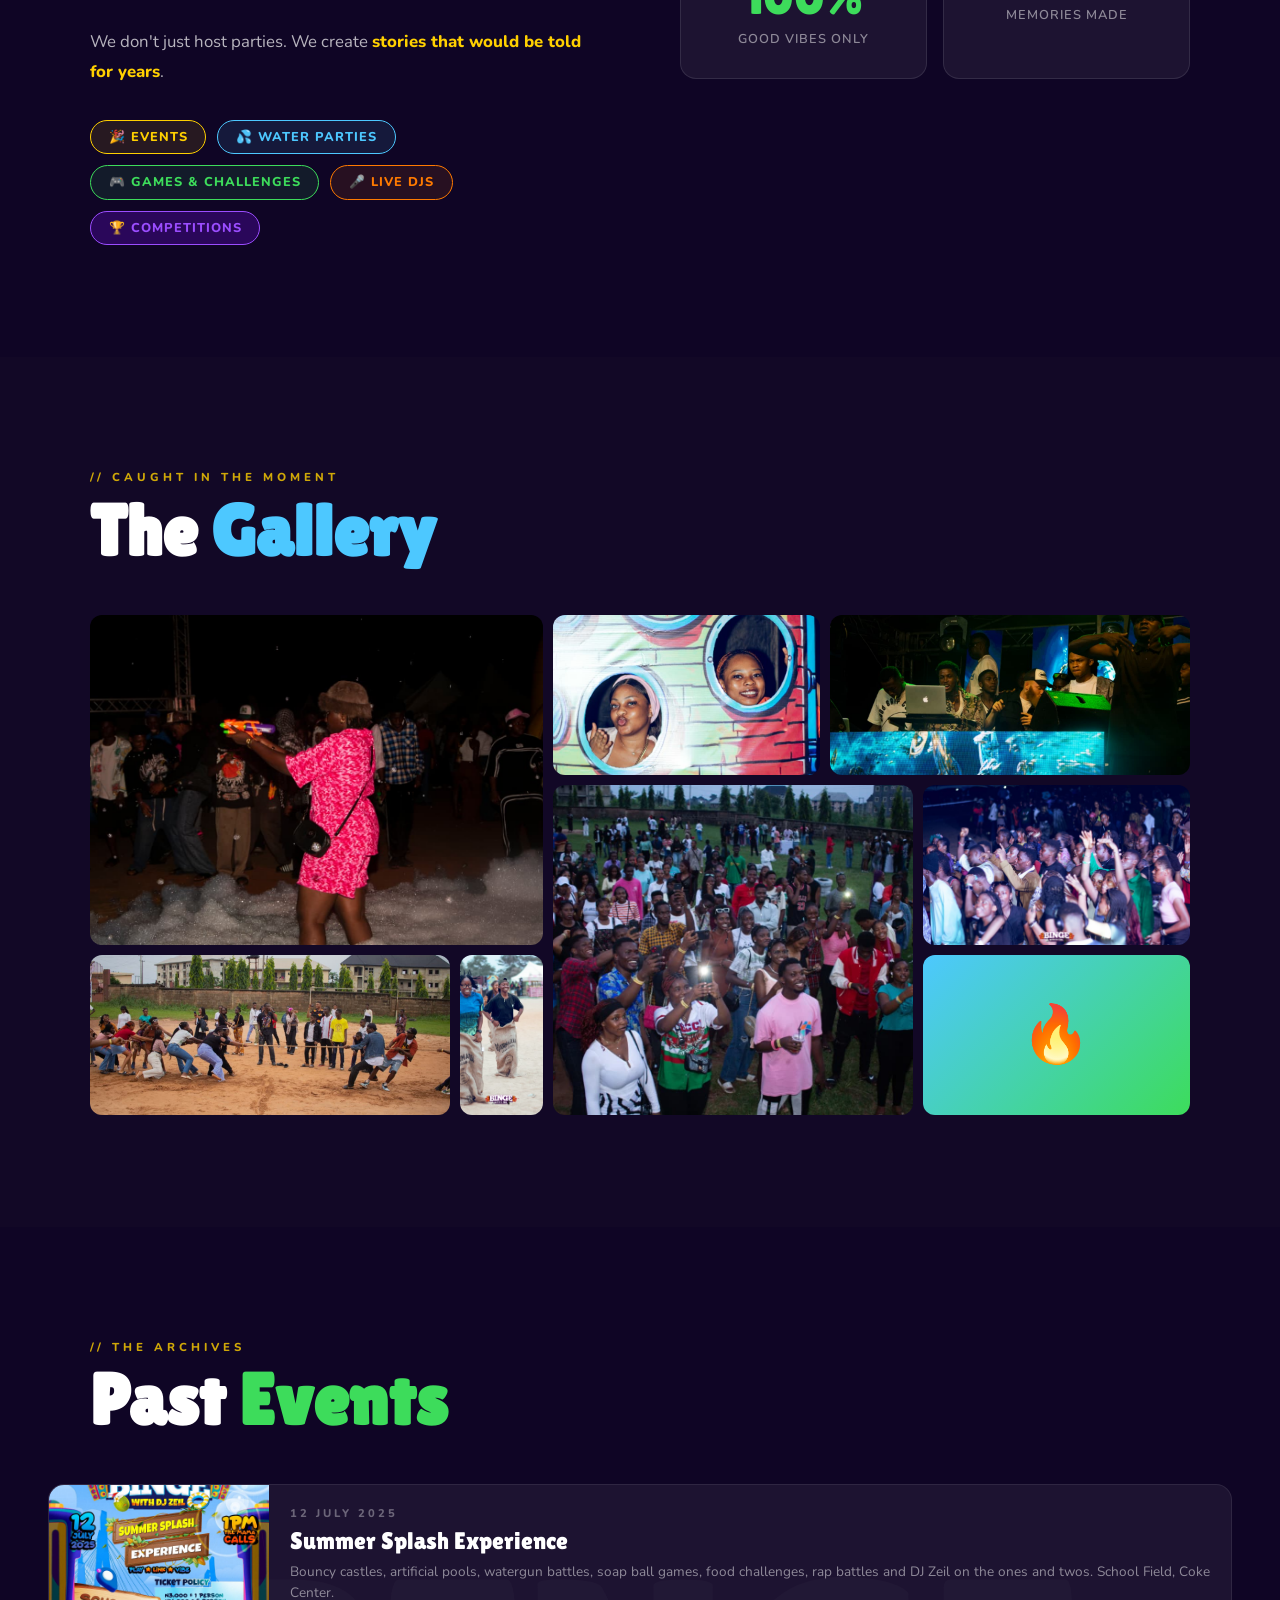
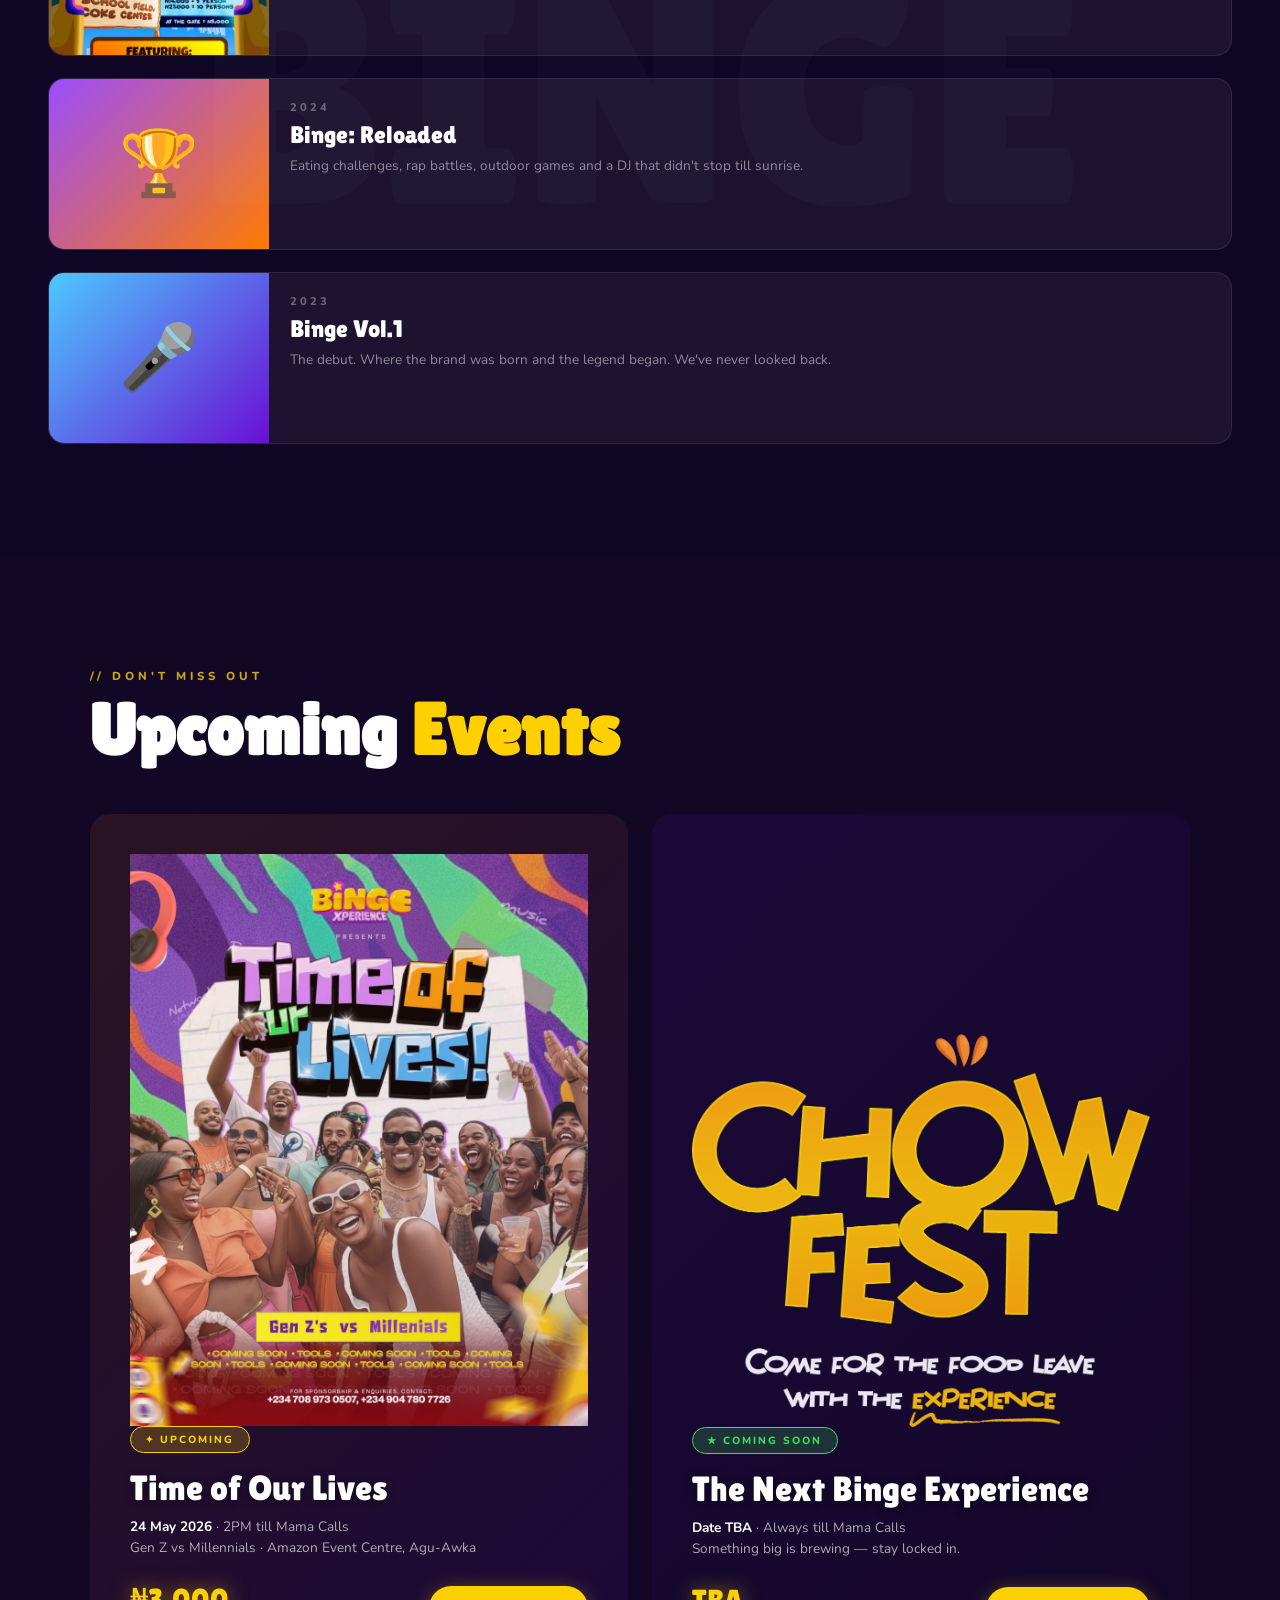
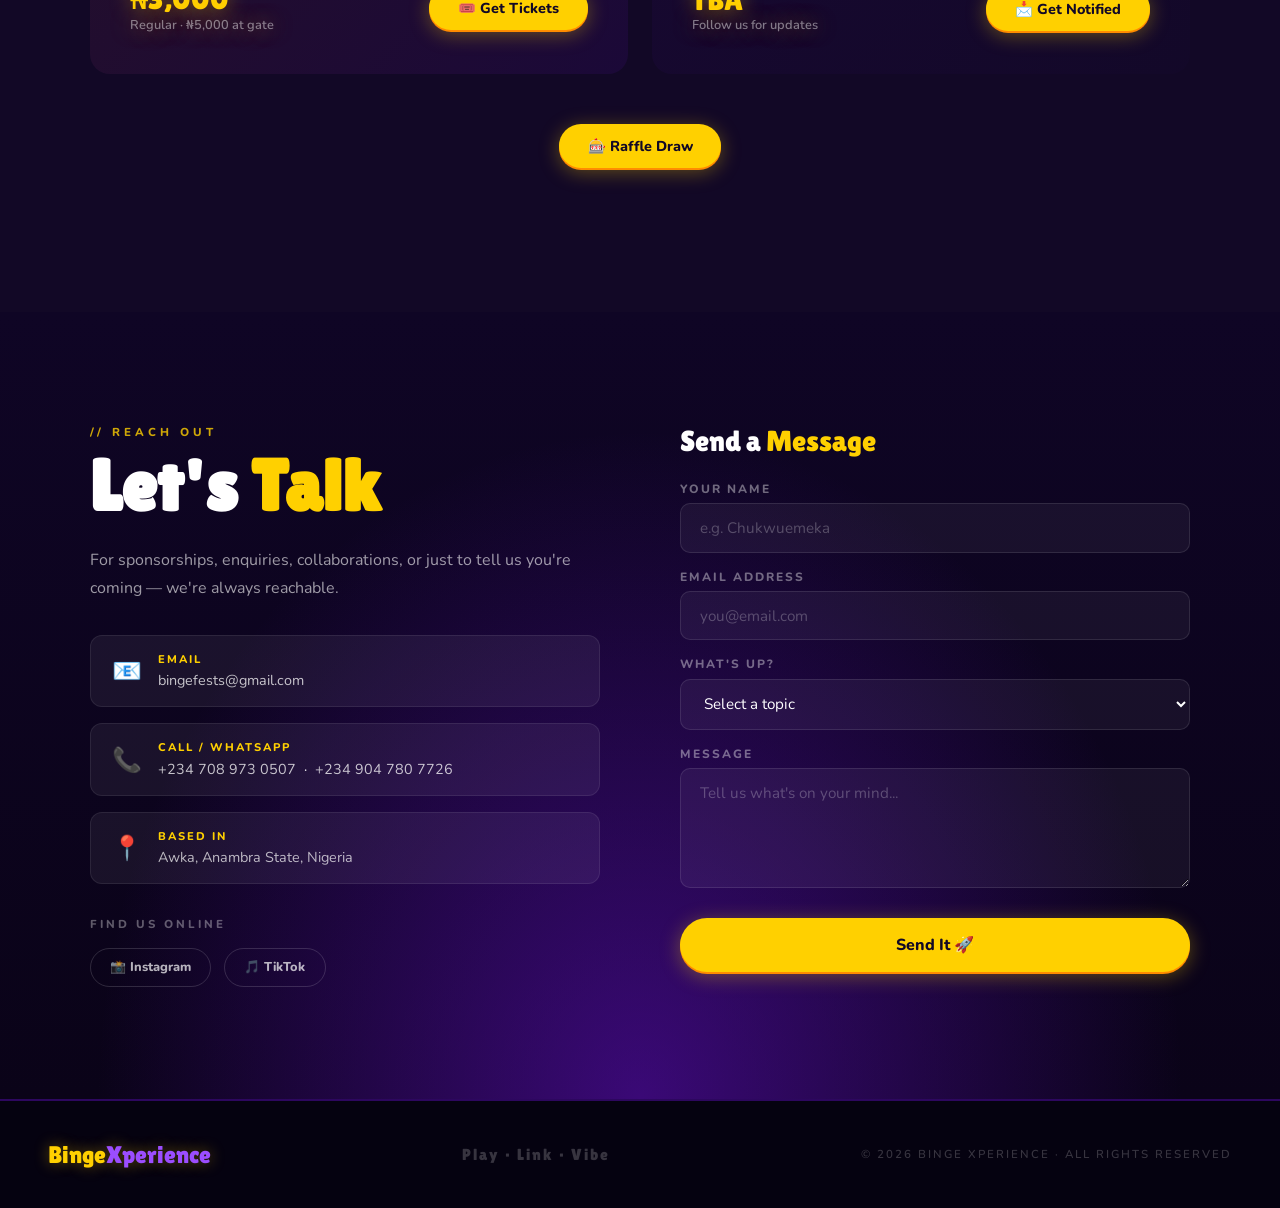
==== commit b996f66d: "update index.html added raffle.html raffle.css raffle.js" ====
--- a/index.html
+++ b/index.html
@@ -3,21 +3,24 @@
 
 <head>
   <meta charset="UTF-8" />
-  <meta name="viewport" content="width=device-width, initial-scale=1.0" />
+  <meta name="viewport" content="width=device-width, initial-scale=1.0"/>
   <title>Binge Xperience</title>
   <link
     href="https://fonts.googleapis.com/css2?family=Lilita+One&family=Nunito:ital,wght@0,400;0,600;0,800;1,400&family=Black+Han+Sans&display=swap"
     rel="stylesheet" />
   <link rel="stylesheet" href="binge.css" />
-  <meta property="og:title" content="Binge Xperience" />
-  <meta property="og:description" content="Nigeria's most unforgettable party brand — Play. Link. Vibe." />
-  <meta property="og:image" content="https://binge-xperience.vercel.app/assets/logo.jpeg" />
+  <link rel="icon" href="images/letterhead.png" type="image/png" href="binge-logo.png" />
+  <meta property="og:title" content="Binge Xperience - Nigeria's most unforgettable party brand" />
+  <meta property="og:description"
+    content="From water splash parties to generational showdowns, every event we throw is packed with games, music, food, challenges. Play. Link. Vibe." />
+  <meta property="og:image" content="https://binge-xperience.vercel.app/images/letterhead.png" />
   <meta property="og:url" content="https://binge-xperience.vercel.app" />
   <meta property="og:type" content="website" />
   <meta name="twitter:card" content="summary_large_image" />
-  <meta name="twitter:title" content="Binge Xperience" />
-  <meta name="twitter:description" content="Nigeria's most unforgettable party brand — Play. Link. Vibe." />
-  <meta name="twitter:image" content="https://binge-xperience.vercel.app/assets/logo.jpeg" />
+  <meta name="twitter:title" content="Binge Xperience - Nigeria's most unforgettable party brand" />
+  <meta name="twitter:description"
+    content="From water splash parties to generational showdowns, every event we throw is packed with games, music, food, challenges. Play. Link. Vibe." />
+  <meta name="twitter:image" content="https://binge-xperience.vercel.app/images/letterhead.png" />
 
 </head>
 
@@ -49,8 +52,7 @@
     <div class="hero-content">
       <div class="hero-eyebrow">✦ Play · Link · Vibe ✦</div>
       <div class="hero-logo-wrap">
-        <img src="images/f2d9c716-d21c-4c95-a344-e13e6a069d56-removebg-preview.png" alt="Binge Xperience"
-          class="hero-logo-img">
+        <img src="images/letterhead.png" alt="Binge Xperience" class="hero-logo-img">
       </div>
       <p class="hero-tagline">Nigeria's most <em>unforgettable</em> party brand — where every event is a full-on
         experience you didn't know you needed.</p>
@@ -199,7 +201,7 @@
               challenges, rap battles and DJ Zeil on the ones and twos. School Field, Coke Center.</div>
           </div>
         </div>
-      </div>
+      </div><br>
       <div class="past-card">
         <div class="past-card-img bg-f">🏆</div>
         <div class="past-card-body">
@@ -208,7 +210,7 @@
           <div class="past-card-desc">Eating challenges, rap battles, outdoor games and a DJ that didn't stop till
             sunrise.</div>
         </div>
-      </div>
+      </div><br>
       <div class="past-card">
         <div class="past-card-img bg-c">🎤</div>
         <div class="past-card-body">
@@ -277,8 +279,13 @@
         </div>
 
       </div>
-    </div>
-  </section>
+    </div><br><br><br>
+    <div style="display:flex; justify-content: center; margin-top: -1rem; margin-bottom: 2rem;">
+      <a href="raffle.html" class="btn-ticket">🎰 Raffle Draw</a>
+    </div>
+  </section>
+
+
 
   <!-- ── CONTACT ── -->
   <section id="contact">
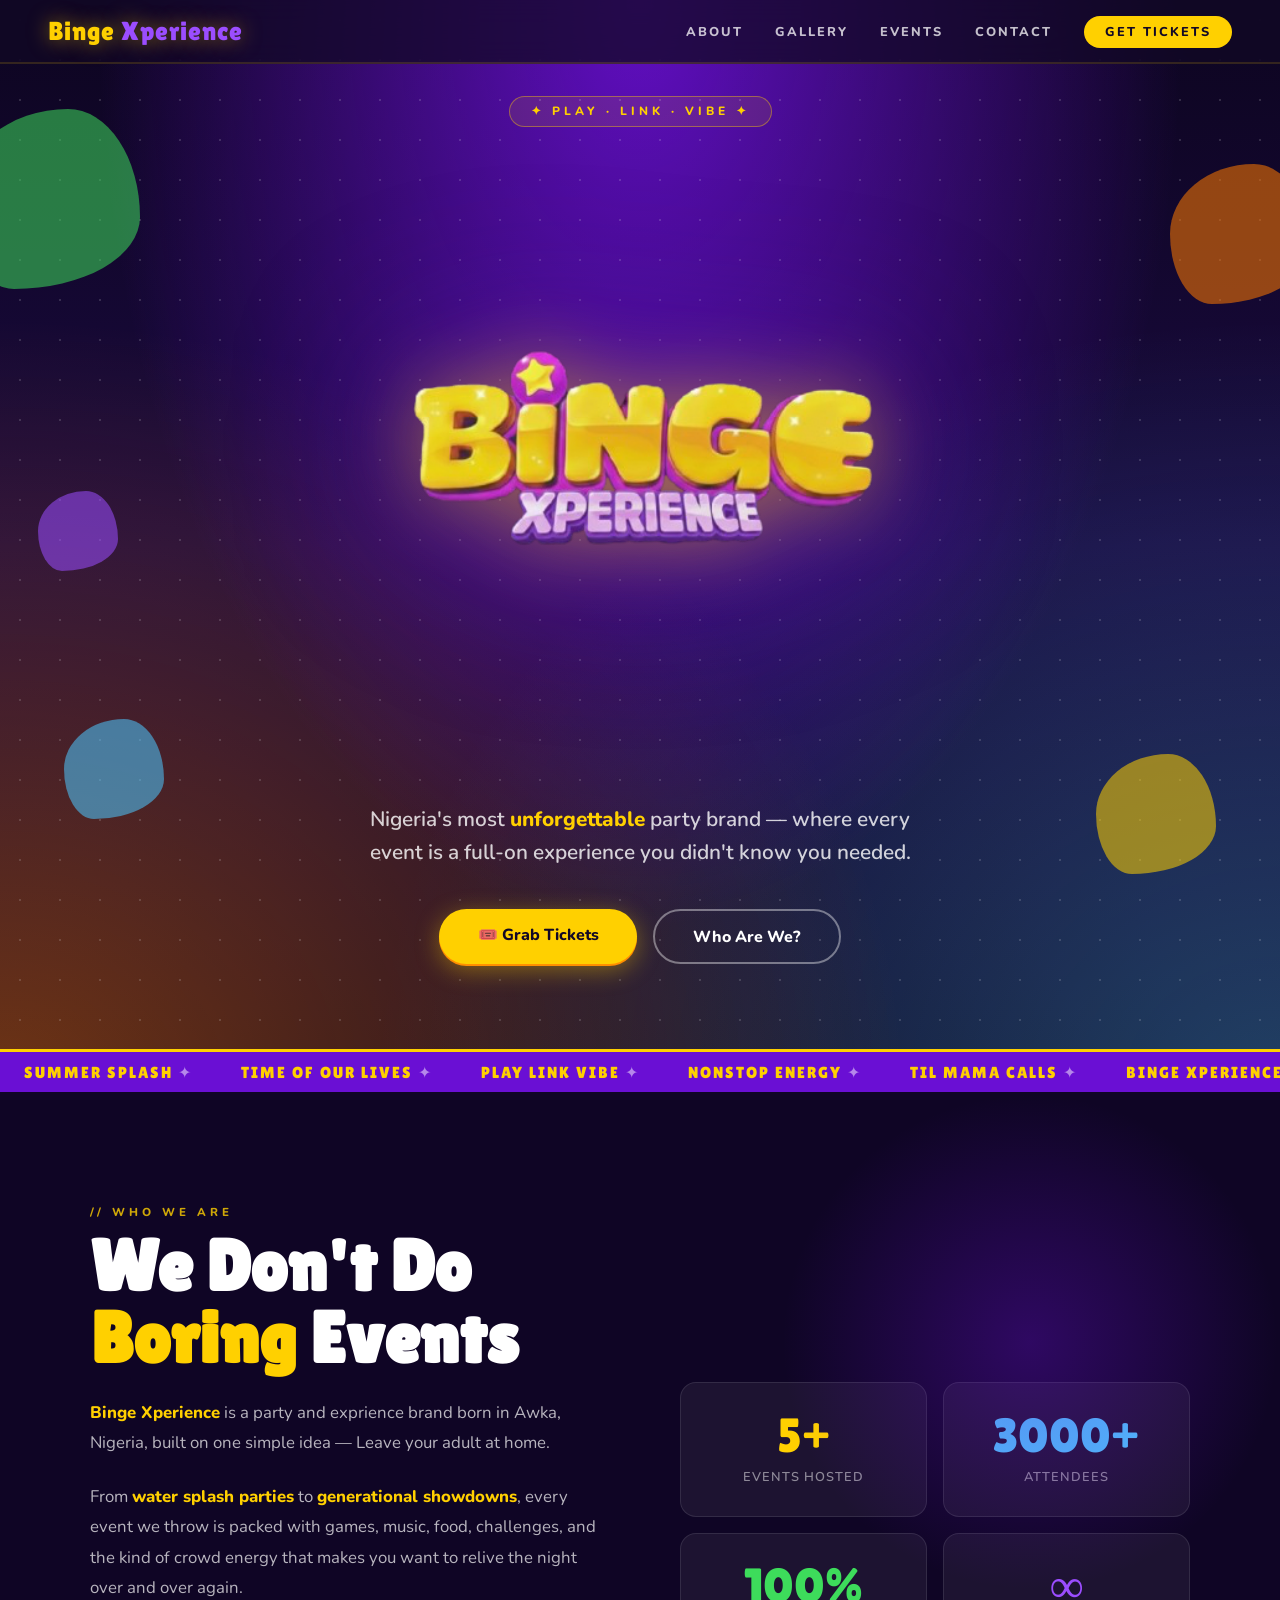
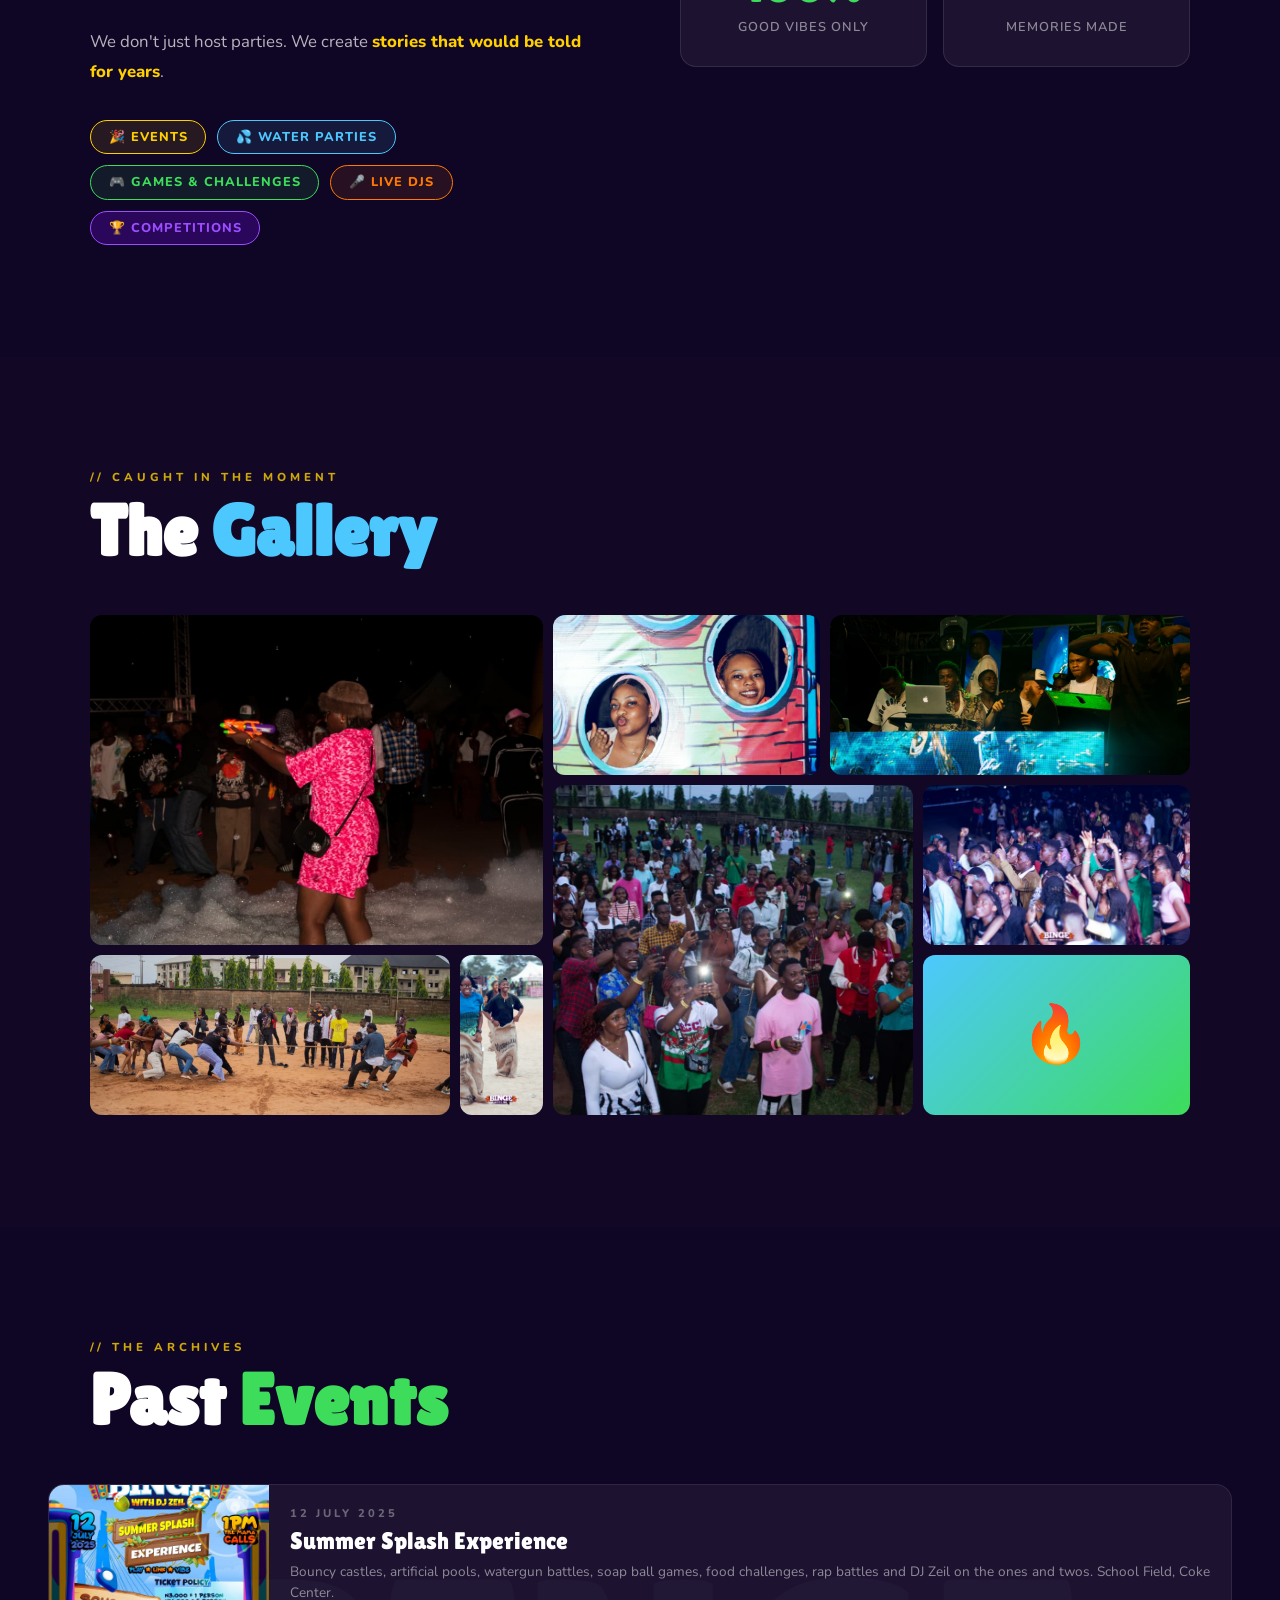
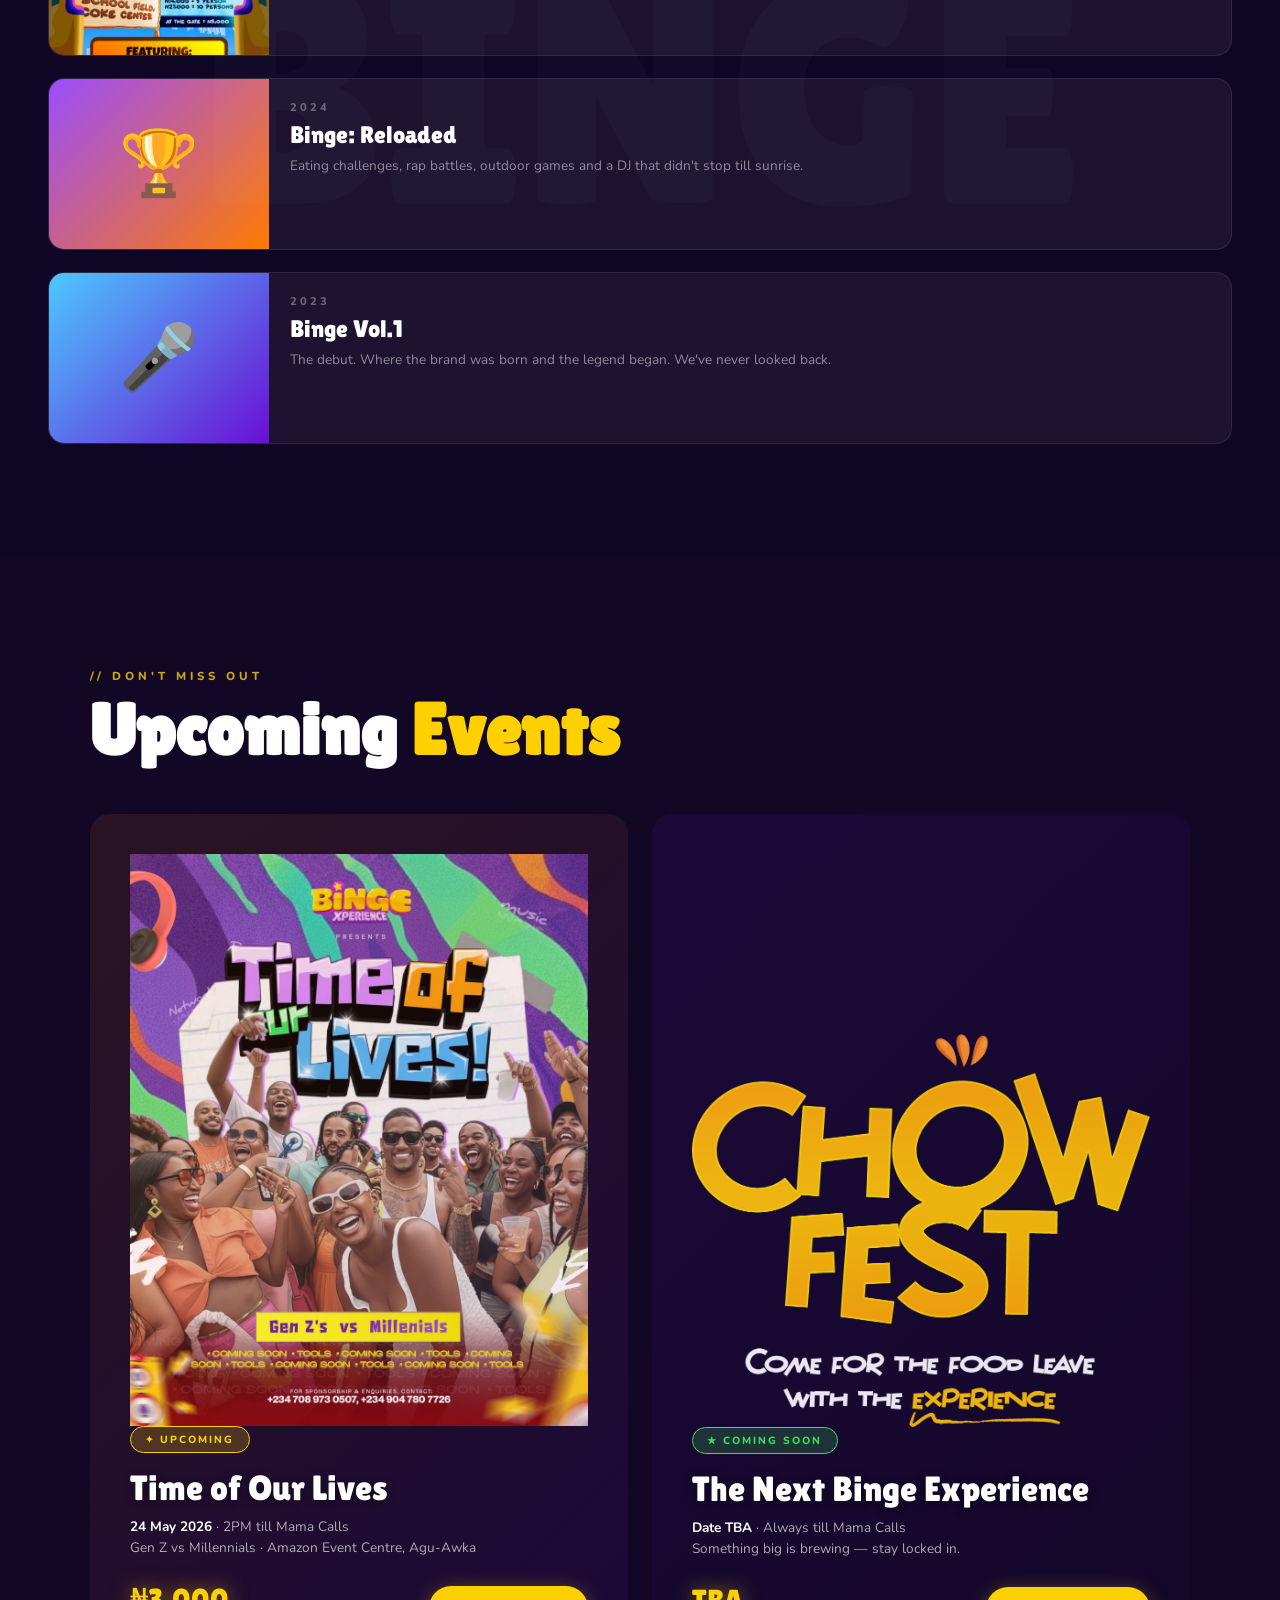
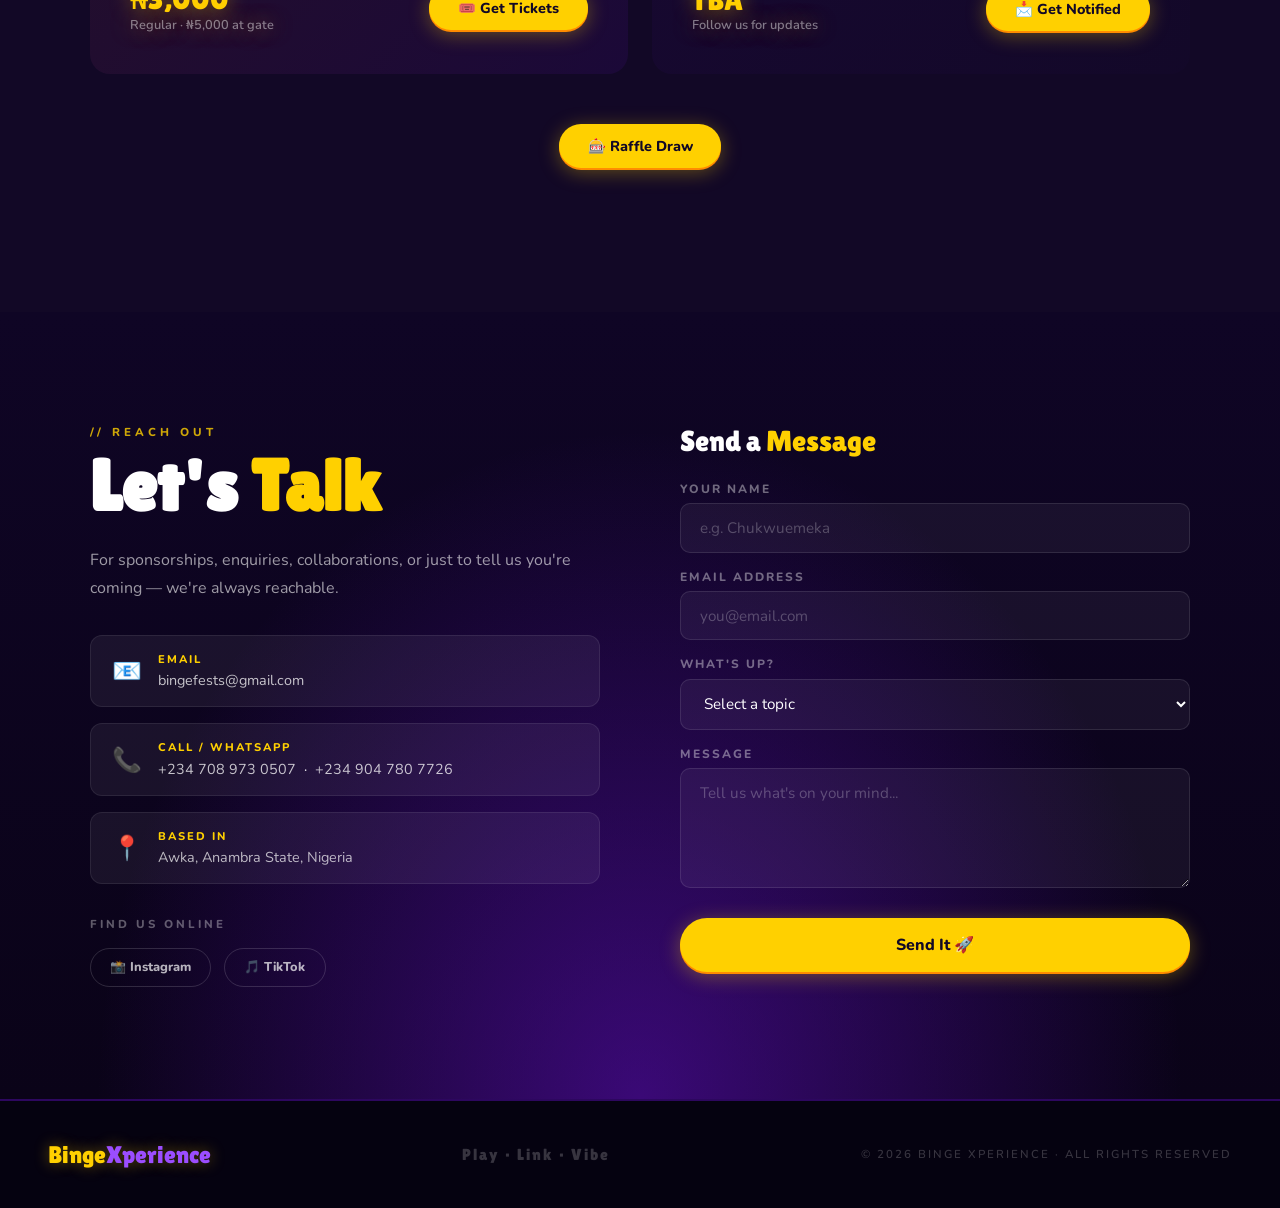
==== commit a879ae96: "update binge.css" ====
--- a/index.html
+++ b/index.html
@@ -3,7 +3,7 @@
 
 <head>
   <meta charset="UTF-8" />
-  <meta name="viewport" content="width=device-width, initial-scale=1.0"/>
+  <meta name="viewport" content="width=device-width, initial-scale=1.0" />
   <title>Binge Xperience</title>
   <link
     href="https://fonts.googleapis.com/css2?family=Lilita+One&family=Nunito:ital,wght@0,400;0,600;0,800;1,400&family=Black+Han+Sans&display=swap"
--- a/binge.css
+++ b/binge.css
@@ -2,7 +2,8 @@
    BINGE XPERIENCE — binge.css
    ============================================================ */
 
-html, body {
+html,
+body {
   overflow-x: hidden;
   max-width: 100%;
 }
@@ -577,11 +578,11 @@
 }
 
 .stat-card:nth-child(2) {
-  margin-top: 1.5rem;
+  margin-top: 0rem;
 }
 
 .stat-card:nth-child(4) {
-  margin-top: -1.5rem;
+  margin-top: 0rem;
 }
 
 .stat-num {
@@ -1226,9 +1227,12 @@
   font-family: 'Lilita One', cursive;
   font-size: 1.5rem;
   color: var(--yellow);
-  text-shadow: 0 0 15px rgba(255,208,0,0.4);
-}
-.footer-brand span { color: var(--purple-light); }
+  text-shadow: 0 0 15px rgba(255, 208, 0, 0.4);
+}
+
+.footer-brand span {
+  color: var(--purple-light);
+}
 
 /* ── ANIMATIONS ── */
 @keyframes popIn {
@@ -1285,69 +1289,150 @@
 
 /* ── RESPONSIVE ── */
 @media (max-width: 900px) {
-  nav { padding: 1rem 1.5rem; }
-  .nav-links { display: none; }
-
-  section { padding: 4rem 1.2rem; }
-
-  .section-wrap { width: 100%; overflow: hidden; }
+  nav {
+    padding: 1rem 1.5rem;
+  }
+
+  .nav-links {
+    display: none;
+  }
+
+  section {
+    padding: 4rem 1.2rem;
+  }
+
+  .section-wrap {
+    width: 100%;
+    overflow: hidden;
+  }
 
   /* ── ABOUT ── */
   .about-grid {
     grid-template-columns: 1fr;
     gap: 2.5rem;
   }
-  .about-body { font-size: 0.95rem; }
+
+  .about-body {
+    font-size: 0.95rem;
+  }
 
   /* ── STATS ── */
   .about-visual {
     grid-template-columns: 1fr 1fr;
     gap: 0.8rem;
   }
-  .stat-card:nth-child(2) { margin-top: 0; }
-  .stat-card:nth-child(4) { margin-top: 0; }
-  .stat-num { font-size: 2.2rem; }
+
+  .stat-card:nth-child(2) {
+    margin-top: 0;
+  }
+
+  .stat-card:nth-child(4) {
+    margin-top: 0;
+  }
+
+  .stat-num {
+    font-size: 2.2rem;
+  }
 
   /* ── GALLERY ── */
   .gallery-mosaic {
     grid-template-columns: 1fr 1fr;
     grid-auto-rows: 140px;
   }
-  .gp:nth-child(1) { grid-column: 1/2; grid-row: auto; }
-  .gp:nth-child(2) { grid-column: 2/3; grid-row: auto; }
-  .gp:nth-child(3) { grid-column: 1/2; grid-row: auto; }
-  .gp:nth-child(4) { grid-column: 2/3; grid-row: auto; }
-  .gp:nth-child(5) { grid-column: 1/2; grid-row: auto; }
-  .gp:nth-child(6) { grid-column: 2/3; grid-row: auto; }
-  .gp:nth-child(7) { grid-column: 1/2; grid-row: auto; }
-  .gp:nth-child(8) { grid-column: 2/3; grid-row: auto; }
+
+  .gp:nth-child(1) {
+    grid-column: 1/2;
+    grid-row: auto;
+  }
+
+  .gp:nth-child(2) {
+    grid-column: 2/3;
+    grid-row: auto;
+  }
+
+  .gp:nth-child(3) {
+    grid-column: 1/2;
+    grid-row: auto;
+  }
+
+  .gp:nth-child(4) {
+    grid-column: 2/3;
+    grid-row: auto;
+  }
+
+  .gp:nth-child(5) {
+    grid-column: 1/2;
+    grid-row: auto;
+  }
+
+  .gp:nth-child(6) {
+    grid-column: 2/3;
+    grid-row: auto;
+  }
+
+  .gp:nth-child(7) {
+    grid-column: 1/2;
+    grid-row: auto;
+  }
+
+  .gp:nth-child(8) {
+    grid-column: 2/3;
+    grid-row: auto;
+  }
 
   /* ── PAST EVENTS ── */
   .past-card {
     grid-template-columns: 1fr;
   }
+
   .past-card-img {
     height: 200px;
     min-height: unset;
   }
-  .past-card-body { padding: 1rem; }
-  .past-card-title { font-size: 1.2rem; }
-  .past-card-desc { font-size: 0.82rem; }
+
+  .past-card-body {
+    padding: 1rem;
+  }
+
+  .past-card-title {
+    font-size: 1.2rem;
+  }
+
+  .past-card-desc {
+    font-size: 0.82rem;
+  }
 
   /* ── UPCOMING ── */
-  .upcoming-grid { grid-template-columns: 1fr; }
-  .event-feature { min-height: 400px; padding: 1.5rem; }
-  .ef-title { font-size: 1.8rem; }
+  .upcoming-grid {
+    grid-template-columns: 1fr;
+  }
+
+  .event-feature {
+    min-height: 400px;
+    padding: 1.5rem;
+  }
+
+  .ef-title {
+    font-size: 1.8rem;
+  }
 
   /* ── CONTACT ── */
-  .contact-grid { grid-template-columns: 1fr; gap: 2.5rem; }
+  .contact-grid {
+    grid-template-columns: 1fr;
+    gap: 2.5rem;
+  }
 
   /* ── FOOTER ── */
-  footer { flex-direction: column; text-align: center; }
+  footer {
+    flex-direction: column;
+    text-align: center;
+  }
 }
 
 @media (max-width: 900px) {
-  html, body {
+
+  html,
+  body {
     overflow-x: hidden;
     max-width: 100%;
   }
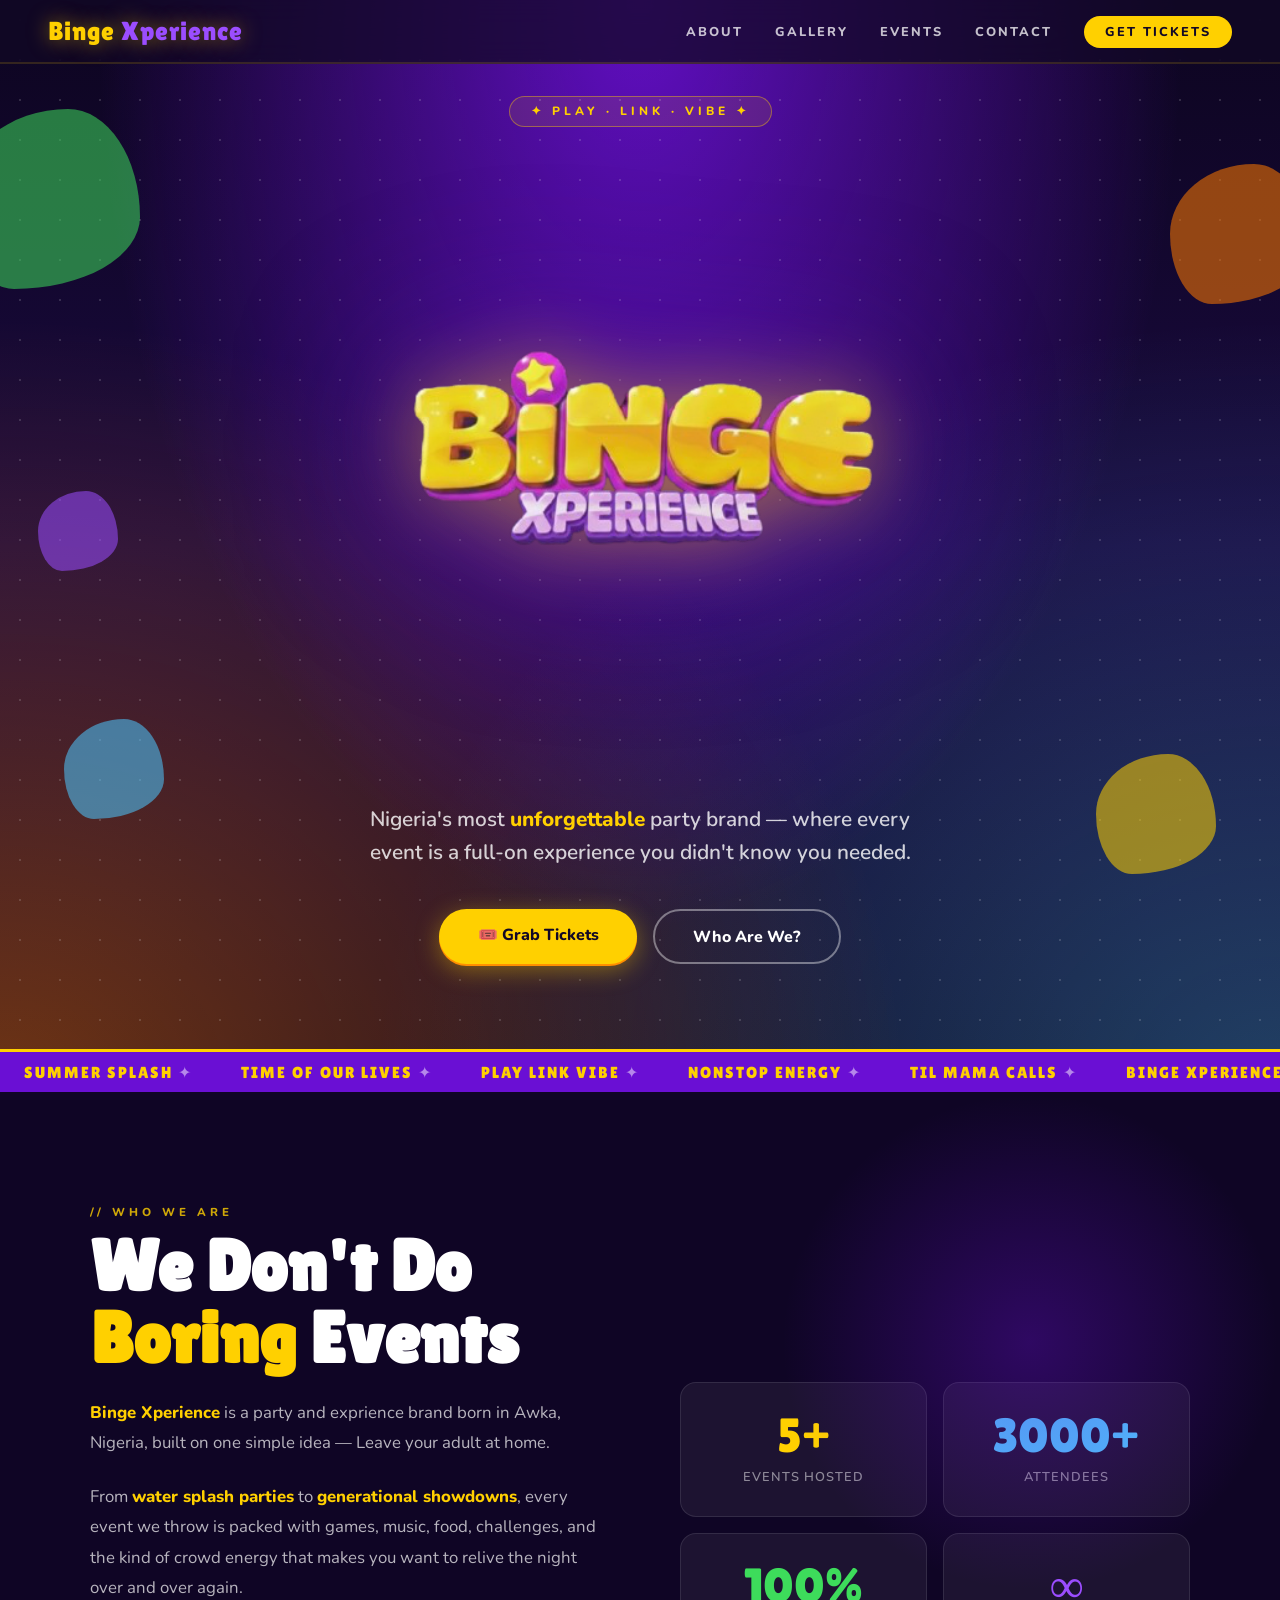
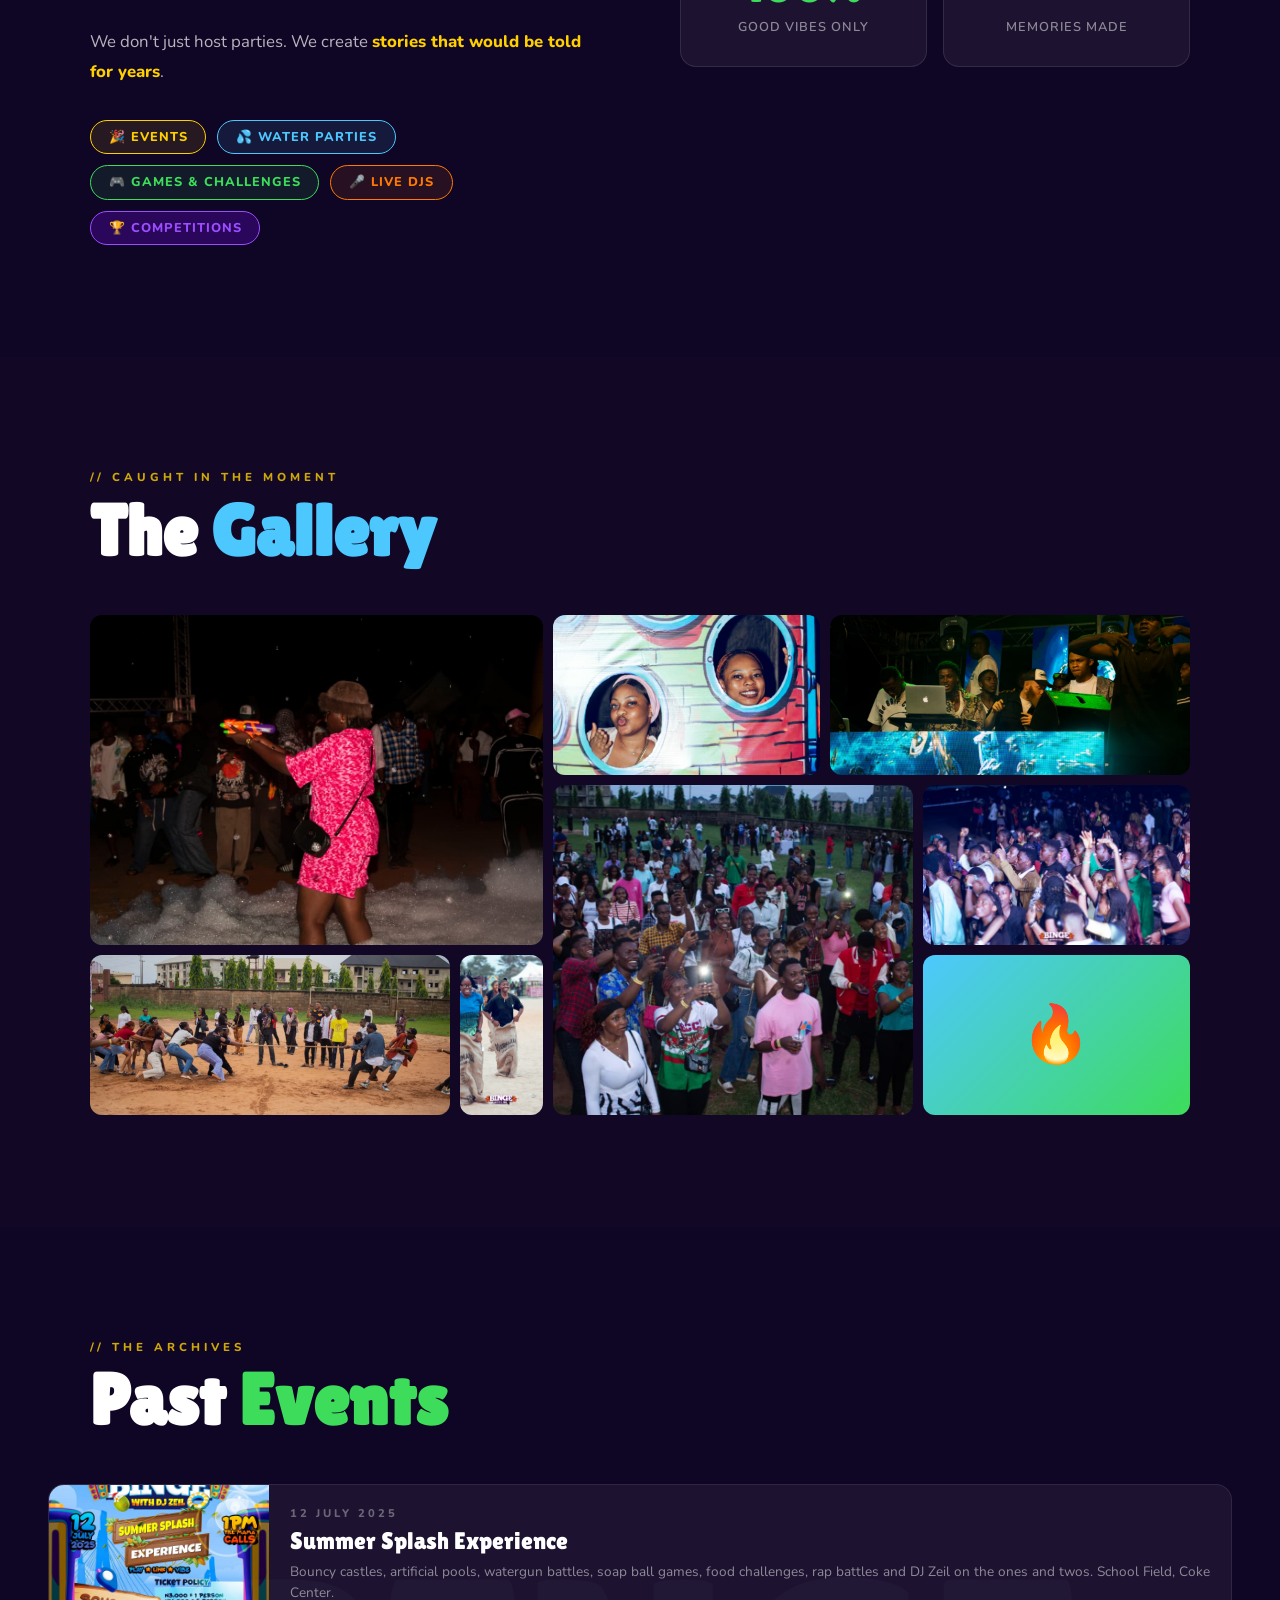
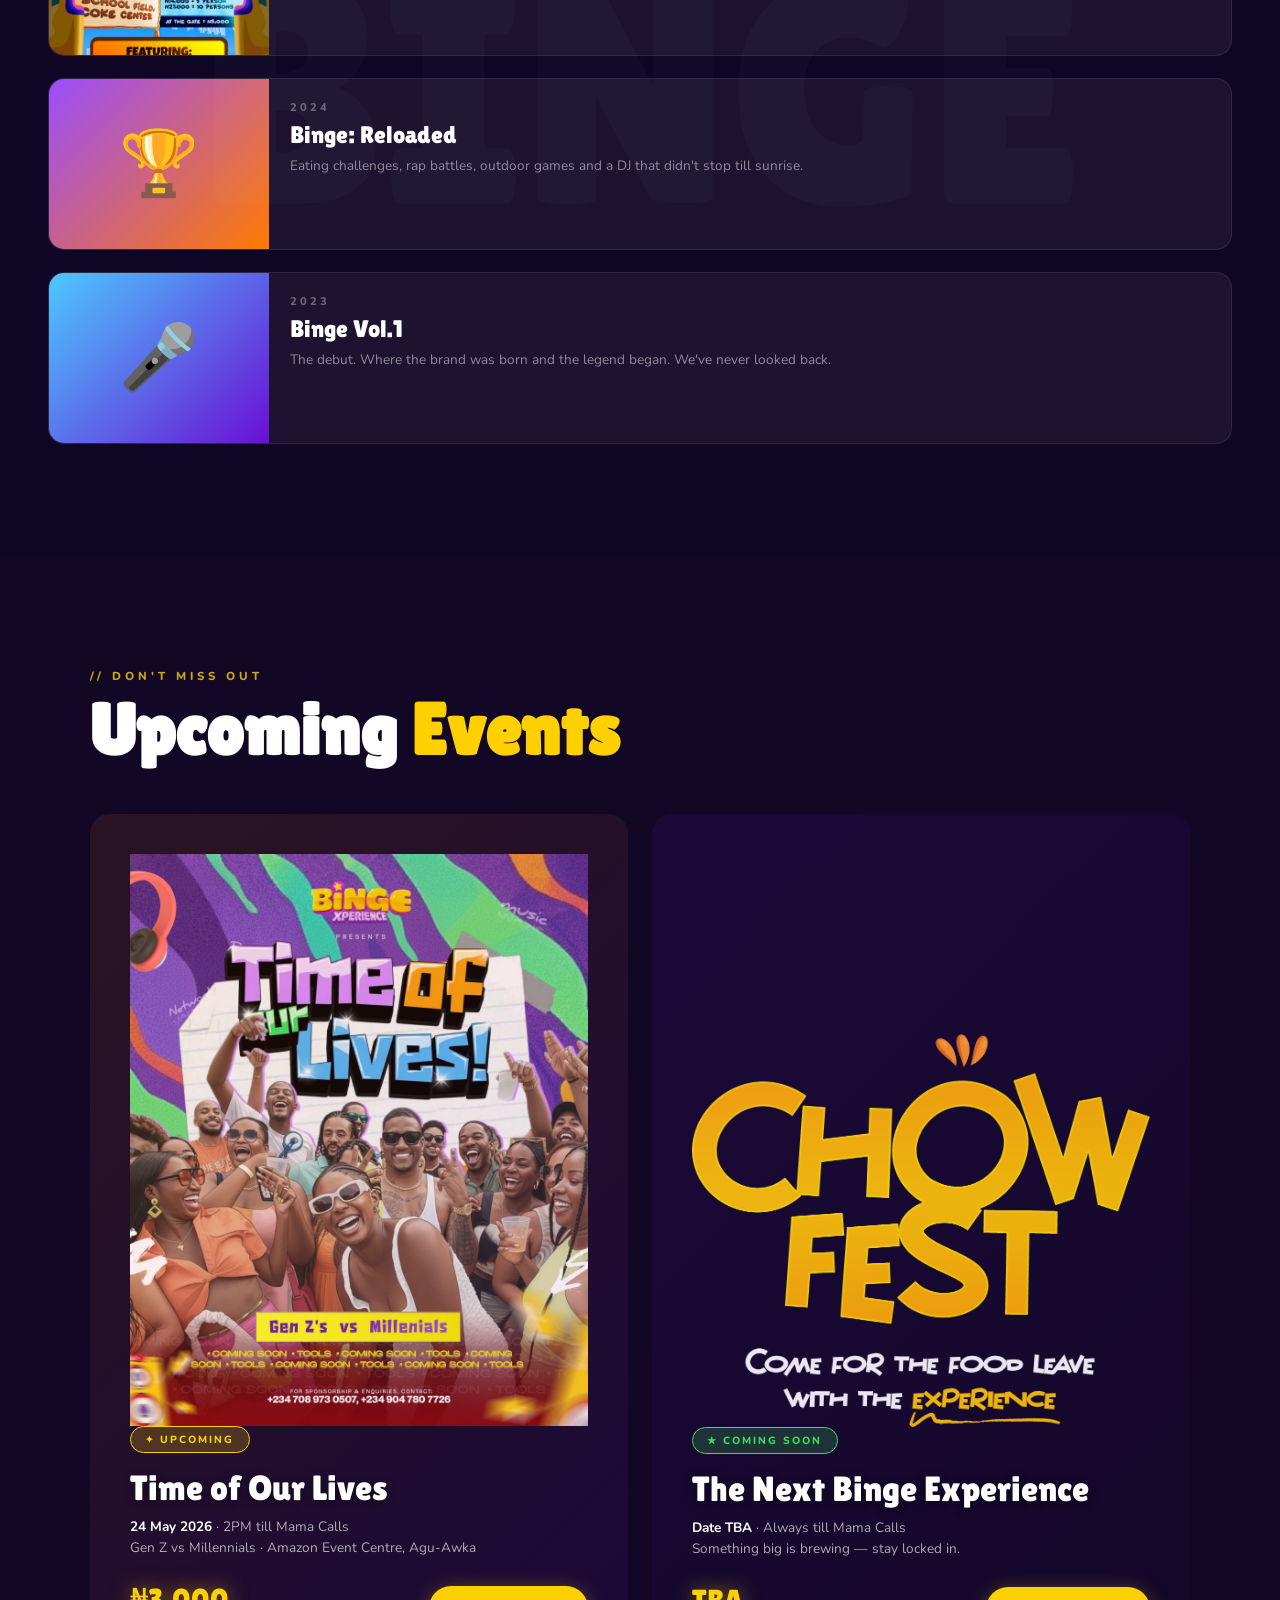
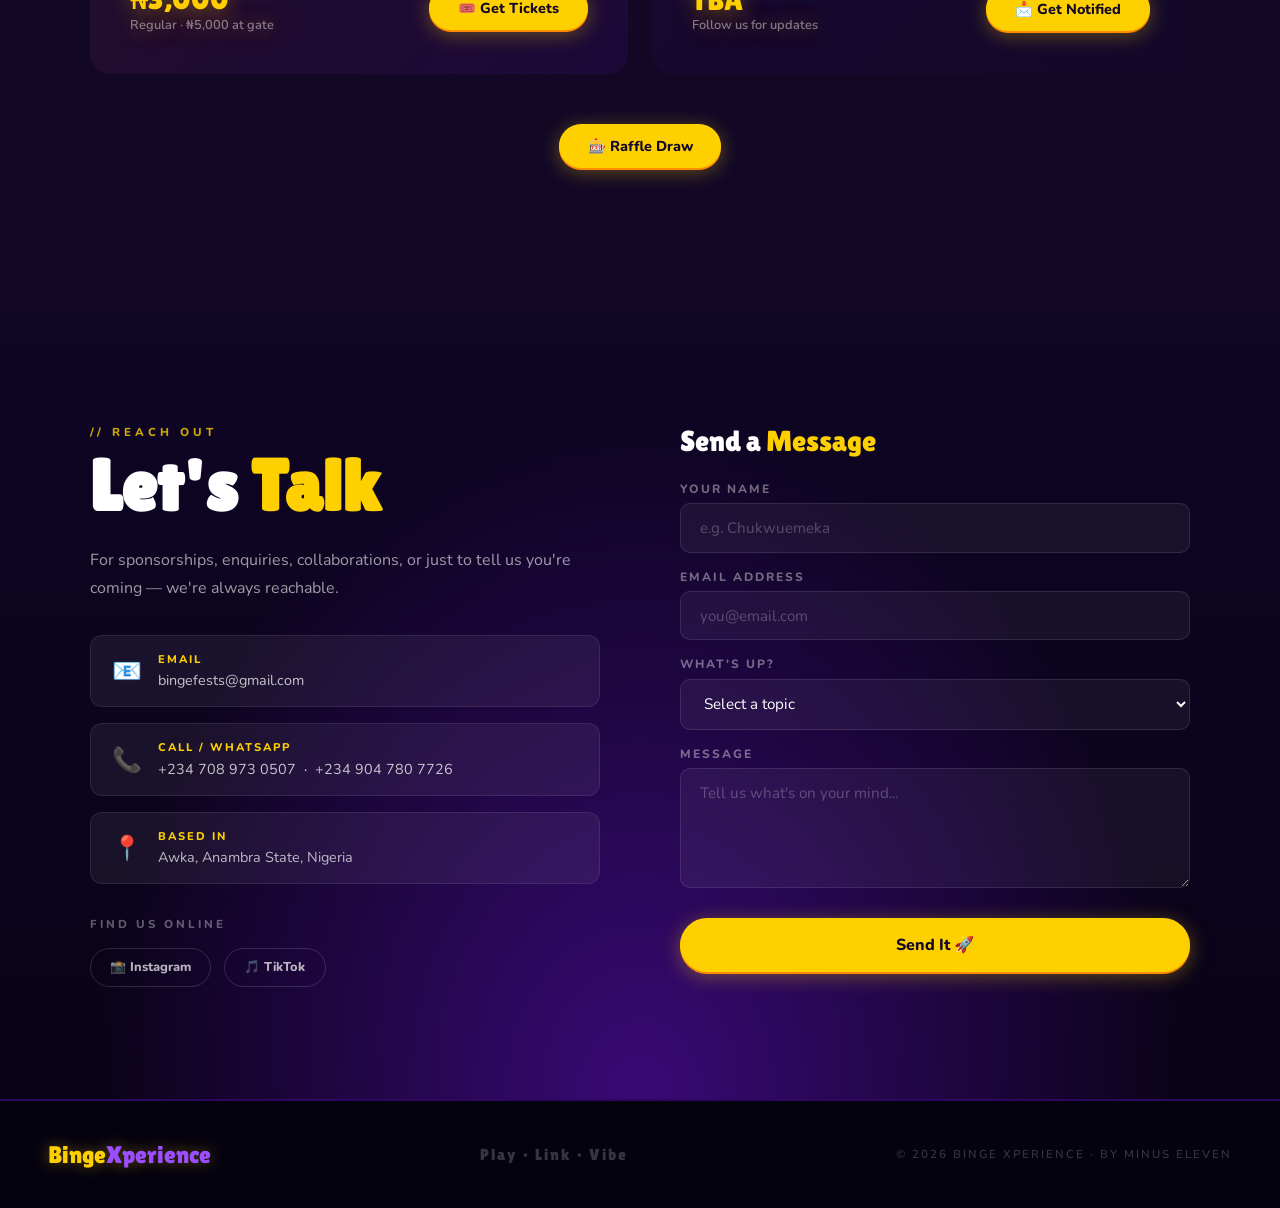
==== commit e0f8d451: "update index.html" ====
--- a/index.html
+++ b/index.html
@@ -371,7 +371,7 @@
   <footer>
     <div class="footer-brand">Binge<span>Xperience</span></div>
     <div class="footer-tagline">Play · Link · Vibe</div>
-    <div class="footer-copy">© 2026 Binge Xperience · All rights reserved</div>
+    <div class="footer-copy">© 2026 Binge Xperience · By MINUS ELEVEN</div>
   </footer>
 
   <script src="binge.js"></script>
